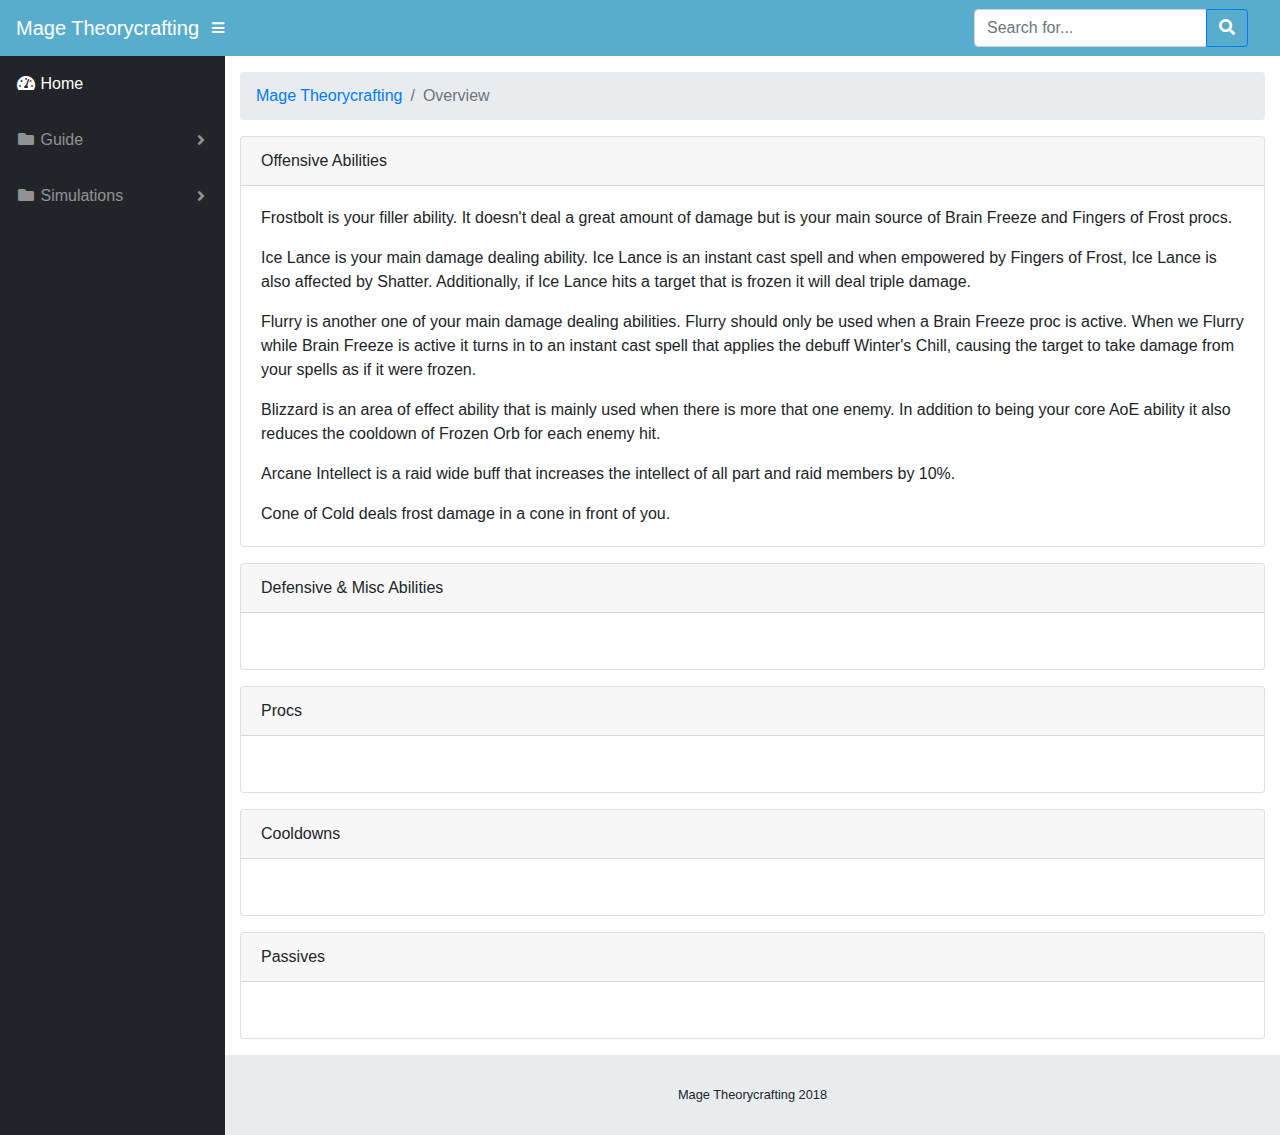
==== AbilityOverview.html @ e40a9c0a "Initial commit" ====
<!DOCTYPE html>
<html lang="en">

  <head>

    <meta charset="utf-8">
    <meta http-equiv="X-UA-Compatible" content="IE=edge">
    <meta name="viewport" content="width=device-width, initial-scale=1, shrink-to-fit=no">
    <meta name="description" content="">
    <meta name="author" content="">

    <title>Mage Theorycrafting</title>

    <!-- Bootstrap core CSS-->
    <link href="vendor/bootstrap/css/bootstrap.min.css" rel="stylesheet">

    <!-- Custom fonts for this template-->
    <link href="vendor/fontawesome-free/css/all.min.css" rel="stylesheet" type="text/css">

    <!-- Page level plugin CSS-->
    <link href="vendor/datatables/dataTables.bootstrap4.css" rel="stylesheet">

    <!-- Custom styles for this template-->
    <link href="css/sb-admin.css" rel="stylesheet">

  </head>

  <body id="page-top">

    <nav class="navbar navbar-expand navbar-dark bg-dark static-top">

      <a class="navbar-brand mr-1" href="index.html">Mage Theorycrafting</a>
<!-- Collapse Button for left Icons -->
      <button class="btn btn-link btn-sm text-white order-1 order-sm-0" id="sidebarToggle" href="#">
        <i class="fas fa-bars"></i>
      </button>

      <!-- Navbar Search -->
      <form class="d-none d-md-inline-block form-inline ml-auto mr-0 mr-md-3 my-2 my-md-0">
        <div class="input-group">
          <input type="text" class="form-control" placeholder="Search for..." aria-label="Search" aria-describedby="basic-addon2">
          <div class="input-group-append">
            <button class="btn btn-primary" type="button">
              <i class="fas fa-search"></i>
            </button>
          </div>
        </div>
      </form>
    </nav>

    <div id="wrapper">

      <!-- Sidebar -->
      <ul class="sidebar navbar-nav">
        <li class="nav-item active">
          <a class="nav-link" href="index.html">
            <i class="fas fa-fw fa-tachometer-alt"></i>
            <span>Home</span>
          </a>
        </li>
        <li class="nav-item dropdown">
          <a class="nav-link dropdown-toggle" href="#" id="pagesDropdown" role="button" data-toggle="dropdown" aria-haspopup="true" aria-expanded="false">
            <i class="fas fa-fw fa-folder"></i>
            <span>Guide</span>
          </a>
          <div class="dropdown-menu" aria-labelledby="pagesDropdown">
            <a class="dropdown-item" href="Overview.html">Overview</a>
            <a class="dropdown-item" href="AbilityOverview.html">Ability Overview</a>
            <a class="dropdown-item" href="BuildsAndTalents.html">Builds & Talents</a>
            <a class="dropdown-item" href="Rotation.html">Rotation</a>
            <a class="dropdown-item" href="CooldownUsage.html">Cooldown Usage</a>
            <a class="dropdown-item" href="Enchancements.html">Enchancements</a>
            <a class="dropdown-item" href="MacrosAndAddons.html">Macros & Addons</a>
            <a class="dropdown-item" href="Advanced.html">Advanced</a>
          </div>
        </li>
        <li class="nav-item dropdown">
          <a class="nav-link dropdown-toggle" href="#" id="pagesDropdown" role="button" data-toggle="dropdown" aria-haspopup="true" aria-expanded="false">
            <i class="fas fa-fw fa-folder"></i>
            <span>Simulations</span>
          </a>
          <div class="dropdown-menu" aria-labelledby="pagesDropdown">
            <a class="dropdown-item" href="">Single Target</a>
            <a class="dropdown-item" href="">Two Targets</a>
            <a class="dropdown-item" href="">Four Targets</a>
          </div>
        </li>
      </ul>

      <div id="content-wrapper">
        <div class="container-fluid">
          <!-- Breadcrumbs-->
          <ol class="breadcrumb">
            <li class="breadcrumb-item">
              <a href="#">Mage Theorycrafting</a>
            </li>
            <li class="breadcrumb-item active">Overview</li>
          </ol>
          <!-- Area Chart Example-->
          <div class="card mb-3">
            <div class="card-header">
              <i class="HomeHeader"></i>
              Offensive Abilities</div>
            <div class="card-body">
              <p>
                  Frostbolt is your filler ability. It doesn't deal a great amount of damage but is your main source of Brain Freeze and Fingers of Frost procs.
              </p>
              <p>
                  Ice Lance is your main damage dealing ability. Ice Lance is an instant cast spell and when empowered by Fingers of Frost, Ice Lance is also affected by Shatter. Additionally, if Ice Lance hits a target that is frozen it will deal triple damage.
              </p>
              <p>
                  Flurry is another one of your main damage dealing abilities. Flurry should only be used when a Brain Freeze proc is active. When we Flurry while Brain Freeze is active it turns in to an instant cast spell that applies the debuff Winter's Chill, causing the target to take damage from your spells as if it were frozen.
              </p>
              <p>
                  Blizzard is an area of effect ability that is mainly used when there is more that one enemy. In addition to being your core AoE ability it also reduces the cooldown of Frozen Orb for each enemy hit.
              </p>
              <p>
                  Arcane Intellect is a raid wide buff that increases the intellect of all part and raid members by 10%.
              </p>
              <p class="BottomText">
                  Cone of Cold deals frost damage in a cone in front of you.
              </p>
            </div>
          </div>

          <div class="card mb-3">
              <div class="card-header">
                <i class="HomeHeader"></i>
                Defensive & Misc Abilities</div>
              <div class="card-body">
                <p></p>
              </div>
            </div>

            <div class="card mb-3">
                <div class="card-header">
                  <i class="HomeHeader"></i>
                  Procs</div>
                <div class="card-body">
                  <p></p>
                </div>
              </div>

              <div class="card mb-3">
                  <div class="card-header">
                    <i class="HomeHeader"></i>
                    Cooldowns</div>
                  <div class="card-body">
                    <p></p>
                  </div>
                </div>

                <div class="card mb-3">
                    <div class="card-header">
                      <i class="HomeHeader"></i>
                      Passives</div>
                    <div class="card-body">
                      <p></p>
                    </div>
                  </div>

        </div>
        <!-- /.container-fluid -->

        <!-- Sticky Footer -->
        <footer class="sticky-footer">
          <div class="container my-auto">
            <div class="copyright text-center my-auto">
              <span>Mage Theorycrafting 2018</span>
            </div>
          </div>
        </footer>
      </div>
      <!-- /.content-wrapper -->

    </div>
    <!-- /#wrapper -->

    <!-- Scroll to Top Button-->
    <a class="scroll-to-top rounded" href="#page-top">
      <i class="fas fa-angle-up"></i>
    </a>

    <!-- Logout Modal-->
    <div class="modal fade" id="logoutModal" tabindex="-1" role="dialog" aria-labelledby="exampleModalLabel" aria-hidden="true">
      <div class="modal-dialog" role="document">
        <div class="modal-content">
          <div class="modal-header">
            <h5 class="modal-title" id="exampleModalLabel">Ready to Leave?</h5>
            <button class="close" type="button" data-dismiss="modal" aria-label="Close">
              <span aria-hidden="true">×</span>
            </button>
          </div>
          <div class="modal-body">Select "Logout" below if you are ready to end your current session.</div>
          <div class="modal-footer">
            <button class="btn btn-secondary" type="button" data-dismiss="modal">Cancel</button>
            <a class="btn btn-primary" href="login.html">Logout</a>
          </div>
        </div>
      </div>
    </div>

    <!-- Bootstrap core JavaScript-->
    <script src="vendor/jquery/jquery.min.js"></script>
    <script src="vendor/bootstrap/js/bootstrap.bundle.min.js"></script>

    <!-- Core plugin JavaScript-->
    <script src="vendor/jquery-easing/jquery.easing.min.js"></script>

    <!-- Page level plugin JavaScript-->
    <script src="vendor/chart.js/Chart.min.js"></script>
    <script src="vendor/datatables/jquery.dataTables.js"></script>
    <script src="vendor/datatables/dataTables.bootstrap4.js"></script>

    <!-- Custom scripts for all pages-->
    <script src="js/sb-admin.min.js"></script>

    <!-- Demo scripts for this page-->
    <script src="js/demo/datatables-demo.js"></script>
    <script src="js/demo/chart-area-demo.js"></script>

  </body>

</html>
---- vendor/fontawesome-free/css/all.min.css ----
/*!
 * Font Awesome Free 5.2.0 by @fontawesome - https://fontawesome.com
 * License - https://fontawesome.com/license (Icons: CC BY 4.0, Fonts: SIL OFL 1.1, Code: MIT License)
 */
.fa,.fab,.fal,.far,.fas{-moz-osx-font-smoothing:grayscale;-webkit-font-smoothing:antialiased;display:inline-block;font-style:normal;font-variant:normal;text-rendering:auto;line-height:1}.fa-lg{font-size:1.33333em;line-height:.75em;vertical-align:-.0667em}.fa-xs{font-size:.75em}.fa-sm{font-size:.875em}.fa-1x{font-size:1em}.fa-2x{font-size:2em}.fa-3x{font-size:3em}.fa-4x{font-size:4em}.fa-5x{font-size:5em}.fa-6x{font-size:6em}.fa-7x{font-size:7em}.fa-8x{font-size:8em}.fa-9x{font-size:9em}.fa-10x{font-size:10em}.fa-fw{text-align:center;width:1.25em}.fa-ul{list-style-type:none;margin-left:2.5em;padding-left:0}.fa-ul>li{position:relative}.fa-li{left:-2em;position:absolute;text-align:center;width:2em;line-height:inherit}.fa-border{border:.08em solid #eee;border-radius:.1em;padding:.2em .25em .15em}.fa-pull-left{float:left}.fa-pull-right{float:right}.fa.fa-pull-left,.fab.fa-pull-left,.fal.fa-pull-left,.far.fa-pull-left,.fas.fa-pull-left{margin-right:.3em}.fa.fa-pull-right,.fab.fa-pull-right,.fal.fa-pull-right,.far.fa-pull-right,.fas.fa-pull-right{margin-left:.3em}.fa-spin{animation:a 2s infinite linear}.fa-pulse{animation:a 1s infinite steps(8)}@keyframes a{0%{transform:rotate(0deg)}to{transform:rotate(1turn)}}.fa-rotate-90{-ms-filter:"progid:DXImageTransform.Microsoft.BasicImage(rotation=1)";transform:rotate(90deg)}.fa-rotate-180{-ms-filter:"progid:DXImageTransform.Microsoft.BasicImage(rotation=2)";transform:rotate(180deg)}.fa-rotate-270{-ms-filter:"progid:DXImageTransform.Microsoft.BasicImage(rotation=3)";transform:rotate(270deg)}.fa-flip-horizontal{-ms-filter:"progid:DXImageTransform.Microsoft.BasicImage(rotation=0, mirror=1)";transform:scaleX(-1)}.fa-flip-vertical{transform:scaleY(-1)}.fa-flip-horizontal.fa-flip-vertical,.fa-flip-vertical{-ms-filter:"progid:DXImageTransform.Microsoft.BasicImage(rotation=2, mirror=1)"}.fa-flip-horizontal.fa-flip-vertical{transform:scale(-1)}:root .fa-flip-horizontal,:root .fa-flip-vertical,:root .fa-rotate-90,:root .fa-rotate-180,:root .fa-rotate-270{-webkit-filter:none;filter:none}.fa-stack{display:inline-block;height:2em;line-height:2em;position:relative;vertical-align:middle;width:2em}.fa-stack-1x,.fa-stack-2x{left:0;position:absolute;text-align:center;width:100%}.fa-stack-1x{line-height:inherit}.fa-stack-2x{font-size:2em}.fa-inverse{color:#fff}.fa-500px:before{content:"\f26e"}.fa-accessible-icon:before{content:"\f368"}.fa-accusoft:before{content:"\f369"}.fa-address-book:before{content:"\f2b9"}.fa-address-card:before{content:"\f2bb"}.fa-adjust:before{content:"\f042"}.fa-adn:before{content:"\f170"}.fa-adversal:before{content:"\f36a"}.fa-affiliatetheme:before{content:"\f36b"}.fa-air-freshener:before{content:"\f5d0"}.fa-algolia:before{content:"\f36c"}.fa-align-center:before{content:"\f037"}.fa-align-justify:before{content:"\f039"}.fa-align-left:before{content:"\f036"}.fa-align-right:before{content:"\f038"}.fa-allergies:before{content:"\f461"}.fa-amazon:before{content:"\f270"}.fa-amazon-pay:before{content:"\f42c"}.fa-ambulance:before{content:"\f0f9"}.fa-american-sign-language-interpreting:before{content:"\f2a3"}.fa-amilia:before{content:"\f36d"}.fa-anchor:before{content:"\f13d"}.fa-android:before{content:"\f17b"}.fa-angellist:before{content:"\f209"}.fa-angle-double-down:before{content:"\f103"}.fa-angle-double-left:before{content:"\f100"}.fa-angle-double-right:before{content:"\f101"}.fa-angle-double-up:before{content:"\f102"}.fa-angle-down:before{content:"\f107"}.fa-angle-left:before{content:"\f104"}.fa-angle-right:before{content:"\f105"}.fa-angle-up:before{content:"\f106"}.fa-angry:before{content:"\f556"}.fa-angrycreative:before{content:"\f36e"}.fa-angular:before{content:"\f420"}.fa-app-store:before{content:"\f36f"}.fa-app-store-ios:before{content:"\f370"}.fa-apper:before{content:"\f371"}.fa-apple:before{content:"\f179"}.fa-apple-alt:before{content:"\f5d1"}.fa-apple-pay:before{content:"\f415"}.fa-archive:before{content:"\f187"}.fa-archway:before{content:"\f557"}.fa-arrow-alt-circle-down:before{content:"\f358"}.fa-arrow-alt-circle-left:before{content:"\f359"}.fa-arrow-alt-circle-right:before{content:"\f35a"}.fa-arrow-alt-circle-up:before{content:"\f35b"}.fa-arrow-circle-down:before{content:"\f0ab"}.fa-arrow-circle-left:before{content:"\f0a8"}.fa-arrow-circle-right:before{content:"\f0a9"}.fa-arrow-circle-up:before{content:"\f0aa"}.fa-arrow-down:before{content:"\f063"}.fa-arrow-left:before{content:"\f060"}.fa-arrow-right:before{content:"\f061"}.fa-arrow-up:before{content:"\f062"}.fa-arrows-alt:before{content:"\f0b2"}.fa-arrows-alt-h:before{content:"\f337"}.fa-arrows-alt-v:before{content:"\f338"}.fa-assistive-listening-systems:before{content:"\f2a2"}.fa-asterisk:before{content:"\f069"}.fa-asymmetrik:before{content:"\f372"}.fa-at:before{content:"\f1fa"}.fa-atlas:before{content:"\f558"}.fa-atom:before{content:"\f5d2"}.fa-audible:before{content:"\f373"}.fa-audio-description:before{content:"\f29e"}.fa-autoprefixer:before{content:"\f41c"}.fa-avianex:before{content:"\f374"}.fa-aviato:before{content:"\f421"}.fa-award:before{content:"\f559"}.fa-aws:before{content:"\f375"}.fa-backspace:before{content:"\f55a"}.fa-backward:before{content:"\f04a"}.fa-balance-scale:before{content:"\f24e"}.fa-ban:before{content:"\f05e"}.fa-band-aid:before{content:"\f462"}.fa-bandcamp:before{content:"\f2d5"}.fa-barcode:before{content:"\f02a"}.fa-bars:before{content:"\f0c9"}.fa-baseball-ball:before{content:"\f433"}.fa-basketball-ball:before{content:"\f434"}.fa-bath:before{content:"\f2cd"}.fa-battery-empty:before{content:"\f244"}.fa-battery-full:before{content:"\f240"}.fa-battery-half:before{content:"\f242"}.fa-battery-quarter:before{content:"\f243"}.fa-battery-three-quarters:before{content:"\f241"}.fa-bed:before{content:"\f236"}.fa-beer:before{content:"\f0fc"}.fa-behance:before{content:"\f1b4"}.fa-behance-square:before{content:"\f1b5"}.fa-bell:before{content:"\f0f3"}.fa-bell-slash:before{content:"\f1f6"}.fa-bezier-curve:before{content:"\f55b"}.fa-bicycle:before{content:"\f206"}.fa-bimobject:before{content:"\f378"}.fa-binoculars:before{content:"\f1e5"}.fa-birthday-cake:before{content:"\f1fd"}.fa-bitbucket:before{content:"\f171"}.fa-bitcoin:before{content:"\f379"}.fa-bity:before{content:"\f37a"}.fa-black-tie:before{content:"\f27e"}.fa-blackberry:before{content:"\f37b"}.fa-blender:before{content:"\f517"}.fa-blind:before{content:"\f29d"}.fa-blogger:before{content:"\f37c"}.fa-blogger-b:before{content:"\f37d"}.fa-bluetooth:before{content:"\f293"}.fa-bluetooth-b:before{content:"\f294"}.fa-bold:before{content:"\f032"}.fa-bolt:before{content:"\f0e7"}.fa-bomb:before{content:"\f1e2"}.fa-bone:before{content:"\f5d7"}.fa-bong:before{content:"\f55c"}.fa-book:before{content:"\f02d"}.fa-book-open:before{content:"\f518"}.fa-book-reader:before{content:"\f5da"}.fa-bookmark:before{content:"\f02e"}.fa-bowling-ball:before{content:"\f436"}.fa-box:before{content:"\f466"}.fa-box-open:before{content:"\f49e"}.fa-boxes:before{content:"\f468"}.fa-braille:before{content:"\f2a1"}.fa-brain:before{content:"\f5dc"}.fa-briefcase:before{content:"\f0b1"}.fa-briefcase-medical:before{content:"\f469"}.fa-broadcast-tower:before{content:"\f519"}.fa-broom:before{content:"\f51a"}.fa-brush:before{content:"\f55d"}.fa-btc:before{content:"\f15a"}.fa-bug:before{content:"\f188"}.fa-building:before{content:"\f1ad"}.fa-bullhorn:before{content:"\f0a1"}.fa-bullseye:before{content:"\f140"}.fa-burn:before{content:"\f46a"}.fa-buromobelexperte:before{content:"\f37f"}.fa-bus:before{content:"\f207"}.fa-bus-alt:before{content:"\f55e"}.fa-buysellads:before{content:"\f20d"}.fa-calculator:before{content:"\f1ec"}.fa-calendar:before{content:"\f133"}.fa-calendar-alt:before{content:"\f073"}.fa-calendar-check:before{content:"\f274"}.fa-calendar-minus:before{content:"\f272"}.fa-calendar-plus:before{content:"\f271"}.fa-calendar-times:before{content:"\f273"}.fa-camera:before{content:"\f030"}.fa-camera-retro:before{content:"\f083"}.fa-cannabis:before{content:"\f55f"}.fa-capsules:before{content:"\f46b"}.fa-car:before{content:"\f1b9"}.fa-car-alt:before{content:"\f5de"}.fa-car-battery:before{content:"\f5df"}.fa-car-crash:before{content:"\f5e1"}.fa-car-side:before{content:"\f5e4"}.fa-caret-down:before{content:"\f0d7"}.fa-caret-left:before{content:"\f0d9"}.fa-caret-right:before{content:"\f0da"}.fa-caret-square-down:before{content:"\f150"}.fa-caret-square-left:before{content:"\f191"}.fa-caret-square-right:before{content:"\f152"}.fa-caret-square-up:before{content:"\f151"}.fa-caret-up:before{content:"\f0d8"}.fa-cart-arrow-down:before{content:"\f218"}.fa-cart-plus:before{content:"\f217"}.fa-cc-amazon-pay:before{content:"\f42d"}.fa-cc-amex:before{content:"\f1f3"}.fa-cc-apple-pay:before{content:"\f416"}.fa-cc-diners-club:before{content:"\f24c"}.fa-cc-discover:before{content:"\f1f2"}.fa-cc-jcb:before{content:"\f24b"}.fa-cc-mastercard:before{content:"\f1f1"}.fa-cc-paypal:before{content:"\f1f4"}.fa-cc-stripe:before{content:"\f1f5"}.fa-cc-visa:before{content:"\f1f0"}.fa-centercode:before{content:"\f380"}.fa-certificate:before{content:"\f0a3"}.fa-chalkboard:before{content:"\f51b"}.fa-chalkboard-teacher:before{content:"\f51c"}.fa-charging-station:before{content:"\f5e7"}.fa-chart-area:before{content:"\f1fe"}.fa-chart-bar:before{content:"\f080"}.fa-chart-line:before{content:"\f201"}.fa-chart-pie:before{content:"\f200"}.fa-check:before{content:"\f00c"}.fa-check-circle:before{content:"\f058"}.fa-check-double:before{content:"\f560"}.fa-check-square:before{content:"\f14a"}.fa-chess:before{content:"\f439"}.fa-chess-bishop:before{content:"\f43a"}.fa-chess-board:before{content:"\f43c"}.fa-chess-king:before{content:"\f43f"}.fa-chess-knight:before{content:"\f441"}.fa-chess-pawn:before{content:"\f443"}.fa-chess-queen:before{content:"\f445"}.fa-chess-rook:before{content:"\f447"}.fa-chevron-circle-down:before{content:"\f13a"}.fa-chevron-circle-left:before{content:"\f137"}.fa-chevron-circle-right:before{content:"\f138"}.fa-chevron-circle-up:before{content:"\f139"}.fa-chevron-down:before{content:"\f078"}.fa-chevron-left:before{content:"\f053"}.fa-chevron-right:before{content:"\f054"}.fa-chevron-up:before{content:"\f077"}.fa-child:before{content:"\f1ae"}.fa-chrome:before{content:"\f268"}.fa-church:before{content:"\f51d"}.fa-circle:before{content:"\f111"}.fa-circle-notch:before{content:"\f1ce"}.fa-clipboard:before{content:"\f328"}.fa-clipboard-check:before{content:"\f46c"}.fa-clipboard-list:before{content:"\f46d"}.fa-clock:before{content:"\f017"}.fa-clone:before{content:"\f24d"}.fa-closed-captioning:before{content:"\f20a"}.fa-cloud:before{content:"\f0c2"}.fa-cloud-download-alt:before{content:"\f381"}.fa-cloud-upload-alt:before{content:"\f382"}.fa-cloudscale:before{content:"\f383"}.fa-cloudsmith:before{content:"\f384"}.fa-cloudversify:before{content:"\f385"}.fa-cocktail:before{content:"\f561"}.fa-code:before{content:"\f121"}.fa-code-branch:before{content:"\f126"}.fa-codepen:before{content:"\f1cb"}.fa-codiepie:before{content:"\f284"}.fa-coffee:before{content:"\f0f4"}.fa-cog:before{content:"\f013"}.fa-cogs:before{content:"\f085"}.fa-coins:before{content:"\f51e"}.fa-columns:before{content:"\f0db"}.fa-comment:before{content:"\f075"}.fa-comment-alt:before{content:"\f27a"}.fa-comment-dots:before{content:"\f4ad"}.fa-comment-slash:before{content:"\f4b3"}.fa-comments:before{content:"\f086"}.fa-compact-disc:before{content:"\f51f"}.fa-compass:before{content:"\f14e"}.fa-compress:before{content:"\f066"}.fa-concierge-bell:before{content:"\f562"}.fa-connectdevelop:before{content:"\f20e"}.fa-contao:before{content:"\f26d"}.fa-cookie:before{content:"\f563"}.fa-cookie-bite:before{content:"\f564"}.fa-copy:before{content:"\f0c5"}.fa-copyright:before{content:"\f1f9"}.fa-couch:before{content:"\f4b8"}.fa-cpanel:before{content:"\f388"}.fa-creative-commons:before{content:"\f25e"}.fa-creative-commons-by:before{content:"\f4e7"}.fa-creative-commons-nc:before{content:"\f4e8"}.fa-creative-commons-nc-eu:before{content:"\f4e9"}.fa-creative-commons-nc-jp:before{content:"\f4ea"}.fa-creative-commons-nd:before{content:"\f4eb"}.fa-creative-commons-pd:before{content:"\f4ec"}.fa-creative-commons-pd-alt:before{content:"\f4ed"}.fa-creative-commons-remix:before{content:"\f4ee"}.fa-creative-commons-sa:before{content:"\f4ef"}.fa-creative-commons-sampling:before{content:"\f4f0"}.fa-creative-commons-sampling-plus:before{content:"\f4f1"}.fa-creative-commons-share:before{content:"\f4f2"}.fa-credit-card:before{content:"\f09d"}.fa-crop:before{content:"\f125"}.fa-crop-alt:before{content:"\f565"}.fa-crosshairs:before{content:"\f05b"}.fa-crow:before{content:"\f520"}.fa-crown:before{content:"\f521"}.fa-css3:before{content:"\f13c"}.fa-css3-alt:before{content:"\f38b"}.fa-cube:before{content:"\f1b2"}.fa-cubes:before{content:"\f1b3"}.fa-cut:before{content:"\f0c4"}.fa-cuttlefish:before{content:"\f38c"}.fa-d-and-d:before{content:"\f38d"}.fa-dashcube:before{content:"\f210"}.fa-database:before{content:"\f1c0"}.fa-deaf:before{content:"\f2a4"}.fa-delicious:before{content:"\f1a5"}.fa-deploydog:before{content:"\f38e"}.fa-deskpro:before{content:"\f38f"}.fa-desktop:before{content:"\f108"}.fa-deviantart:before{content:"\f1bd"}.fa-diagnoses:before{content:"\f470"}.fa-dice:before{content:"\f522"}.fa-dice-five:before{content:"\f523"}.fa-dice-four:before{content:"\f524"}.fa-dice-one:before{content:"\f525"}.fa-dice-six:before{content:"\f526"}.fa-dice-three:before{content:"\f527"}.fa-dice-two:before{content:"\f528"}.fa-digg:before{content:"\f1a6"}.fa-digital-ocean:before{content:"\f391"}.fa-digital-tachograph:before{content:"\f566"}.fa-directions:before{content:"\f5eb"}.fa-discord:before{content:"\f392"}.fa-discourse:before{content:"\f393"}.fa-divide:before{content:"\f529"}.fa-dizzy:before{content:"\f567"}.fa-dna:before{content:"\f471"}.fa-dochub:before{content:"\f394"}.fa-docker:before{content:"\f395"}.fa-dollar-sign:before{content:"\f155"}.fa-dolly:before{content:"\f472"}.fa-dolly-flatbed:before{content:"\f474"}.fa-donate:before{content:"\f4b9"}.fa-door-closed:before{content:"\f52a"}.fa-door-open:before{content:"\f52b"}.fa-dot-circle:before{content:"\f192"}.fa-dove:before{content:"\f4ba"}.fa-download:before{content:"\f019"}.fa-draft2digital:before{content:"\f396"}.fa-drafting-compass:before{content:"\f568"}.fa-draw-polygon:before{content:"\f5ee"}.fa-dribbble:before{content:"\f17d"}.fa-dribbble-square:before{content:"\f397"}.fa-dropbox:before{content:"\f16b"}.fa-drum:before{content:"\f569"}.fa-drum-steelpan:before{content:"\f56a"}.fa-drupal:before{content:"\f1a9"}.fa-dumbbell:before{content:"\f44b"}.fa-dyalog:before{content:"\f399"}.fa-earlybirds:before{content:"\f39a"}.fa-ebay:before{content:"\f4f4"}.fa-edge:before{content:"\f282"}.fa-edit:before{content:"\f044"}.fa-eject:before{content:"\f052"}.fa-elementor:before{content:"\f430"}.fa-ellipsis-h:before{content:"\f141"}.fa-ellipsis-v:before{content:"\f142"}.fa-ello:before{content:"\f5f1"}.fa-ember:before{content:"\f423"}.fa-empire:before{content:"\f1d1"}.fa-envelope:before{content:"\f0e0"}.fa-envelope-open:before{content:"\f2b6"}.fa-envelope-square:before{content:"\f199"}.fa-envira:before{content:"\f299"}.fa-equals:before{content:"\f52c"}.fa-eraser:before{content:"\f12d"}.fa-erlang:before{content:"\f39d"}.fa-ethereum:before{content:"\f42e"}.fa-etsy:before{content:"\f2d7"}.fa-euro-sign:before{content:"\f153"}.fa-exchange-alt:before{content:"\f362"}.fa-exclamation:before{content:"\f12a"}.fa-exclamation-circle:before{content:"\f06a"}.fa-exclamation-triangle:before{content:"\f071"}.fa-expand:before{content:"\f065"}.fa-expand-arrows-alt:before{content:"\f31e"}.fa-expeditedssl:before{content:"\f23e"}.fa-external-link-alt:before{content:"\f35d"}.fa-external-link-square-alt:before{content:"\f360"}.fa-eye:before{content:"\f06e"}.fa-eye-dropper:before{content:"\f1fb"}.fa-eye-slash:before{content:"\f070"}.fa-facebook:before{content:"\f09a"}.fa-facebook-f:before{content:"\f39e"}.fa-facebook-messenger:before{content:"\f39f"}.fa-facebook-square:before{content:"\f082"}.fa-fast-backward:before{content:"\f049"}.fa-fast-forward:before{content:"\f050"}.fa-fax:before{content:"\f1ac"}.fa-feather:before{content:"\f52d"}.fa-feather-alt:before{content:"\f56b"}.fa-female:before{content:"\f182"}.fa-fighter-jet:before{content:"\f0fb"}.fa-file:before{content:"\f15b"}.fa-file-alt:before{content:"\f15c"}.fa-file-archive:before{content:"\f1c6"}.fa-file-audio:before{content:"\f1c7"}.fa-file-code:before{content:"\f1c9"}.fa-file-contract:before{content:"\f56c"}.fa-file-download:before{content:"\f56d"}.fa-file-excel:before{content:"\f1c3"}.fa-file-export:before{content:"\f56e"}.fa-file-image:before{content:"\f1c5"}.fa-file-import:before{content:"\f56f"}.fa-file-invoice:before{content:"\f570"}.fa-file-invoice-dollar:before{content:"\f571"}.fa-file-medical:before{content:"\f477"}.fa-file-medical-alt:before{content:"\f478"}.fa-file-pdf:before{content:"\f1c1"}.fa-file-powerpoint:before{content:"\f1c4"}.fa-file-prescription:before{content:"\f572"}.fa-file-signature:before{content:"\f573"}.fa-file-upload:before{content:"\f574"}.fa-file-video:before{content:"\f1c8"}.fa-file-word:before{content:"\f1c2"}.fa-fill:before{content:"\f575"}.fa-fill-drip:before{content:"\f576"}.fa-film:before{content:"\f008"}.fa-filter:before{content:"\f0b0"}.fa-fingerprint:before{content:"\f577"}.fa-fire:before{content:"\f06d"}.fa-fire-extinguisher:before{content:"\f134"}.fa-firefox:before{content:"\f269"}.fa-first-aid:before{content:"\f479"}.fa-first-order:before{content:"\f2b0"}.fa-first-order-alt:before{content:"\f50a"}.fa-firstdraft:before{content:"\f3a1"}.fa-fish:before{content:"\f578"}.fa-flag:before{content:"\f024"}.fa-flag-checkered:before{content:"\f11e"}.fa-flask:before{content:"\f0c3"}.fa-flickr:before{content:"\f16e"}.fa-flipboard:before{content:"\f44d"}.fa-flushed:before{content:"\f579"}.fa-fly:before{content:"\f417"}.fa-folder:before{content:"\f07b"}.fa-folder-open:before{content:"\f07c"}.fa-font:before{content:"\f031"}.fa-font-awesome:before{content:"\f2b4"}.fa-font-awesome-alt:before{content:"\f35c"}.fa-font-awesome-flag:before{content:"\f425"}.fa-font-awesome-logo-full:before{content:"\f4e6"}.fa-fonticons:before{content:"\f280"}.fa-fonticons-fi:before{content:"\f3a2"}.fa-football-ball:before{content:"\f44e"}.fa-fort-awesome:before{content:"\f286"}.fa-fort-awesome-alt:before{content:"\f3a3"}.fa-forumbee:before{content:"\f211"}.fa-forward:before{content:"\f04e"}.fa-foursquare:before{content:"\f180"}.fa-free-code-camp:before{content:"\f2c5"}.fa-freebsd:before{content:"\f3a4"}.fa-frog:before{content:"\f52e"}.fa-frown:before{content:"\f119"}.fa-frown-open:before{content:"\f57a"}.fa-fulcrum:before{content:"\f50b"}.fa-futbol:before{content:"\f1e3"}.fa-galactic-republic:before{content:"\f50c"}.fa-galactic-senate:before{content:"\f50d"}.fa-gamepad:before{content:"\f11b"}.fa-gas-pump:before{content:"\f52f"}.fa-gavel:before{content:"\f0e3"}.fa-gem:before{content:"\f3a5"}.fa-genderless:before{content:"\f22d"}.fa-get-pocket:before{content:"\f265"}.fa-gg:before{content:"\f260"}.fa-gg-circle:before{content:"\f261"}.fa-gift:before{content:"\f06b"}.fa-git:before{content:"\f1d3"}.fa-git-square:before{content:"\f1d2"}.fa-github:before{content:"\f09b"}.fa-github-alt:before{content:"\f113"}.fa-github-square:before{content:"\f092"}.fa-gitkraken:before{content:"\f3a6"}.fa-gitlab:before{content:"\f296"}.fa-gitter:before{content:"\f426"}.fa-glass-martini:before{content:"\f000"}.fa-glass-martini-alt:before{content:"\f57b"}.fa-glasses:before{content:"\f530"}.fa-glide:before{content:"\f2a5"}.fa-glide-g:before{content:"\f2a6"}.fa-globe:before{content:"\f0ac"}.fa-globe-africa:before{content:"\f57c"}.fa-globe-americas:before{content:"\f57d"}.fa-globe-asia:before{content:"\f57e"}.fa-gofore:before{content:"\f3a7"}.fa-golf-ball:before{content:"\f450"}.fa-goodreads:before{content:"\f3a8"}.fa-goodreads-g:before{content:"\f3a9"}.fa-google:before{content:"\f1a0"}.fa-google-drive:before{content:"\f3aa"}.fa-google-play:before{content:"\f3ab"}.fa-google-plus:before{content:"\f2b3"}.fa-google-plus-g:before{content:"\f0d5"}.fa-google-plus-square:before{content:"\f0d4"}.fa-google-wallet:before{content:"\f1ee"}.fa-graduation-cap:before{content:"\f19d"}.fa-gratipay:before{content:"\f184"}.fa-grav:before{content:"\f2d6"}.fa-greater-than:before{content:"\f531"}.fa-greater-than-equal:before{content:"\f532"}.fa-grimace:before{content:"\f57f"}.fa-grin:before{content:"\f580"}.fa-grin-alt:before{content:"\f581"}.fa-grin-beam:before{content:"\f582"}.fa-grin-beam-sweat:before{content:"\f583"}.fa-grin-hearts:before{content:"\f584"}.fa-grin-squint:before{content:"\f585"}.fa-grin-squint-tears:before{content:"\f586"}.fa-grin-stars:before{content:"\f587"}.fa-grin-tears:before{content:"\f588"}.fa-grin-tongue:before{content:"\f589"}.fa-grin-tongue-squint:before{content:"\f58a"}.fa-grin-tongue-wink:before{content:"\f58b"}.fa-grin-wink:before{content:"\f58c"}.fa-grip-horizontal:before{content:"\f58d"}.fa-grip-vertical:before{content:"\f58e"}.fa-gripfire:before{content:"\f3ac"}.fa-grunt:before{content:"\f3ad"}.fa-gulp:before{content:"\f3ae"}.fa-h-square:before{content:"\f0fd"}.fa-hacker-news:before{content:"\f1d4"}.fa-hacker-news-square:before{content:"\f3af"}.fa-hackerrank:before{content:"\f5f7"}.fa-hand-holding:before{content:"\f4bd"}.fa-hand-holding-heart:before{content:"\f4be"}.fa-hand-holding-usd:before{content:"\f4c0"}.fa-hand-lizard:before{content:"\f258"}.fa-hand-paper:before{content:"\f256"}.fa-hand-peace:before{content:"\f25b"}.fa-hand-point-down:before{content:"\f0a7"}.fa-hand-point-left:before{content:"\f0a5"}.fa-hand-point-right:before{content:"\f0a4"}.fa-hand-point-up:before{content:"\f0a6"}.fa-hand-pointer:before{content:"\f25a"}.fa-hand-rock:before{content:"\f255"}.fa-hand-scissors:before{content:"\f257"}.fa-hand-spock:before{content:"\f259"}.fa-hands:before{content:"\f4c2"}.fa-hands-helping:before{content:"\f4c4"}.fa-handshake:before{content:"\f2b5"}.fa-hashtag:before{content:"\f292"}.fa-hdd:before{content:"\f0a0"}.fa-heading:before{content:"\f1dc"}.fa-headphones:before{content:"\f025"}.fa-headphones-alt:before{content:"\f58f"}.fa-headset:before{content:"\f590"}.fa-heart:before{content:"\f004"}.fa-heartbeat:before{content:"\f21e"}.fa-helicopter:before{content:"\f533"}.fa-highlighter:before{content:"\f591"}.fa-hips:before{content:"\f452"}.fa-hire-a-helper:before{content:"\f3b0"}.fa-history:before{content:"\f1da"}.fa-hockey-puck:before{content:"\f453"}.fa-home:before{content:"\f015"}.fa-hooli:before{content:"\f427"}.fa-hornbill:before{content:"\f592"}.fa-hospital:before{content:"\f0f8"}.fa-hospital-alt:before{content:"\f47d"}.fa-hospital-symbol:before{content:"\f47e"}.fa-hot-tub:before{content:"\f593"}.fa-hotel:before{content:"\f594"}.fa-hotjar:before{content:"\f3b1"}.fa-hourglass:before{content:"\f254"}.fa-hourglass-end:before{content:"\f253"}.fa-hourglass-half:before{content:"\f252"}.fa-hourglass-start:before{content:"\f251"}.fa-houzz:before{content:"\f27c"}.fa-html5:before{content:"\f13b"}.fa-hubspot:before{content:"\f3b2"}.fa-i-cursor:before{content:"\f246"}.fa-id-badge:before{content:"\f2c1"}.fa-id-card:before{content:"\f2c2"}.fa-id-card-alt:before{content:"\f47f"}.fa-image:before{content:"\f03e"}.fa-images:before{content:"\f302"}.fa-imdb:before{content:"\f2d8"}.fa-inbox:before{content:"\f01c"}.fa-indent:before{content:"\f03c"}.fa-industry:before{content:"\f275"}.fa-infinity:before{content:"\f534"}.fa-info:before{content:"\f129"}.fa-info-circle:before{content:"\f05a"}.fa-instagram:before{content:"\f16d"}.fa-internet-explorer:before{content:"\f26b"}.fa-ioxhost:before{content:"\f208"}.fa-italic:before{content:"\f033"}.fa-itunes:before{content:"\f3b4"}.fa-itunes-note:before{content:"\f3b5"}.fa-java:before{content:"\f4e4"}.fa-jedi-order:before{content:"\f50e"}.fa-jenkins:before{content:"\f3b6"}.fa-joget:before{content:"\f3b7"}.fa-joint:before{content:"\f595"}.fa-joomla:before{content:"\f1aa"}.fa-js:before{content:"\f3b8"}.fa-js-square:before{content:"\f3b9"}.fa-jsfiddle:before{content:"\f1cc"}.fa-kaggle:before{content:"\f5fa"}.fa-key:before{content:"\f084"}.fa-keybase:before{content:"\f4f5"}.fa-keyboard:before{content:"\f11c"}.fa-keycdn:before{content:"\f3ba"}.fa-kickstarter:before{content:"\f3bb"}.fa-kickstarter-k:before{content:"\f3bc"}.fa-kiss:before{content:"\f596"}.fa-kiss-beam:before{content:"\f597"}.fa-kiss-wink-heart:before{content:"\f598"}.fa-kiwi-bird:before{content:"\f535"}.fa-korvue:before{content:"\f42f"}.fa-language:before{content:"\f1ab"}.fa-laptop:before{content:"\f109"}.fa-laptop-code:before{content:"\f5fc"}.fa-laravel:before{content:"\f3bd"}.fa-lastfm:before{content:"\f202"}.fa-lastfm-square:before{content:"\f203"}.fa-laugh:before{content:"\f599"}.fa-laugh-beam:before{content:"\f59a"}.fa-laugh-squint:before{content:"\f59b"}.fa-laugh-wink:before{content:"\f59c"}.fa-layer-group:before{content:"\f5fd"}.fa-leaf:before{content:"\f06c"}.fa-leanpub:before{content:"\f212"}.fa-lemon:before{content:"\f094"}.fa-less:before{content:"\f41d"}.fa-less-than:before{content:"\f536"}.fa-less-than-equal:before{content:"\f537"}.fa-level-down-alt:before{content:"\f3be"}.fa-level-up-alt:before{content:"\f3bf"}.fa-life-ring:before{content:"\f1cd"}.fa-lightbulb:before{content:"\f0eb"}.fa-line:before{content:"\f3c0"}.fa-link:before{content:"\f0c1"}.fa-linkedin:before{content:"\f08c"}.fa-linkedin-in:before{content:"\f0e1"}.fa-linode:before{content:"\f2b8"}.fa-linux:before{content:"\f17c"}.fa-lira-sign:before{content:"\f195"}.fa-list:before{content:"\f03a"}.fa-list-alt:before{content:"\f022"}.fa-list-ol:before{content:"\f0cb"}.fa-list-ul:before{content:"\f0ca"}.fa-location-arrow:before{content:"\f124"}.fa-lock:before{content:"\f023"}.fa-lock-open:before{content:"\f3c1"}.fa-long-arrow-alt-down:before{content:"\f309"}.fa-long-arrow-alt-left:before{content:"\f30a"}.fa-long-arrow-alt-right:before{content:"\f30b"}.fa-long-arrow-alt-up:before{content:"\f30c"}.fa-low-vision:before{content:"\f2a8"}.fa-luggage-cart:before{content:"\f59d"}.fa-lyft:before{content:"\f3c3"}.fa-magento:before{content:"\f3c4"}.fa-magic:before{content:"\f0d0"}.fa-magnet:before{content:"\f076"}.fa-mailchimp:before{content:"\f59e"}.fa-male:before{content:"\f183"}.fa-mandalorian:before{content:"\f50f"}.fa-map:before{content:"\f279"}.fa-map-marked:before{content:"\f59f"}.fa-map-marked-alt:before{content:"\f5a0"}.fa-map-marker:before{content:"\f041"}.fa-map-marker-alt:before{content:"\f3c5"}.fa-map-pin:before{content:"\f276"}.fa-map-signs:before{content:"\f277"}.fa-markdown:before{content:"\f60f"}.fa-marker:before{content:"\f5a1"}.fa-mars:before{content:"\f222"}.fa-mars-double:before{content:"\f227"}.fa-mars-stroke:before{content:"\f229"}.fa-mars-stroke-h:before{content:"\f22b"}.fa-mars-stroke-v:before{content:"\f22a"}.fa-mastodon:before{content:"\f4f6"}.fa-maxcdn:before{content:"\f136"}.fa-medal:before{content:"\f5a2"}.fa-medapps:before{content:"\f3c6"}.fa-medium:before{content:"\f23a"}.fa-medium-m:before{content:"\f3c7"}.fa-medkit:before{content:"\f0fa"}.fa-medrt:before{content:"\f3c8"}.fa-meetup:before{content:"\f2e0"}.fa-megaport:before{content:"\f5a3"}.fa-meh:before{content:"\f11a"}.fa-meh-blank:before{content:"\f5a4"}.fa-meh-rolling-eyes:before{content:"\f5a5"}.fa-memory:before{content:"\f538"}.fa-mercury:before{content:"\f223"}.fa-microchip:before{content:"\f2db"}.fa-microphone:before{content:"\f130"}.fa-microphone-alt:before{content:"\f3c9"}.fa-microphone-alt-slash:before{content:"\f539"}.fa-microphone-slash:before{content:"\f131"}.fa-microscope:before{content:"\f610"}.fa-microsoft:before{content:"\f3ca"}.fa-minus:before{content:"\f068"}.fa-minus-circle:before{content:"\f056"}.fa-minus-square:before{content:"\f146"}.fa-mix:before{content:"\f3cb"}.fa-mixcloud:before{content:"\f289"}.fa-mizuni:before{content:"\f3cc"}.fa-mobile:before{content:"\f10b"}.fa-mobile-alt:before{content:"\f3cd"}.fa-modx:before{content:"\f285"}.fa-monero:before{content:"\f3d0"}.fa-money-bill:before{content:"\f0d6"}.fa-money-bill-alt:before{content:"\f3d1"}.fa-money-bill-wave:before{content:"\f53a"}.fa-money-bill-wave-alt:before{content:"\f53b"}.fa-money-check:before{content:"\f53c"}.fa-money-check-alt:before{content:"\f53d"}.fa-monument:before{content:"\f5a6"}.fa-moon:before{content:"\f186"}.fa-mortar-pestle:before{content:"\f5a7"}.fa-motorcycle:before{content:"\f21c"}.fa-mouse-pointer:before{content:"\f245"}.fa-music:before{content:"\f001"}.fa-napster:before{content:"\f3d2"}.fa-neos:before{content:"\f612"}.fa-neuter:before{content:"\f22c"}.fa-newspaper:before{content:"\f1ea"}.fa-nimblr:before{content:"\f5a8"}.fa-nintendo-switch:before{content:"\f418"}.fa-node:before{content:"\f419"}.fa-node-js:before{content:"\f3d3"}.fa-not-equal:before{content:"\f53e"}.fa-notes-medical:before{content:"\f481"}.fa-npm:before{content:"\f3d4"}.fa-ns8:before{content:"\f3d5"}.fa-nutritionix:before{content:"\f3d6"}.fa-object-group:before{content:"\f247"}.fa-object-ungroup:before{content:"\f248"}.fa-odnoklassniki:before{content:"\f263"}.fa-odnoklassniki-square:before{content:"\f264"}.fa-oil-can:before{content:"\f613"}.fa-old-republic:before{content:"\f510"}.fa-opencart:before{content:"\f23d"}.fa-openid:before{content:"\f19b"}.fa-opera:before{content:"\f26a"}.fa-optin-monster:before{content:"\f23c"}.fa-osi:before{content:"\f41a"}.fa-outdent:before{content:"\f03b"}.fa-page4:before{content:"\f3d7"}.fa-pagelines:before{content:"\f18c"}.fa-paint-brush:before{content:"\f1fc"}.fa-paint-roller:before{content:"\f5aa"}.fa-palette:before{content:"\f53f"}.fa-palfed:before{content:"\f3d8"}.fa-pallet:before{content:"\f482"}.fa-paper-plane:before{content:"\f1d8"}.fa-paperclip:before{content:"\f0c6"}.fa-parachute-box:before{content:"\f4cd"}.fa-paragraph:before{content:"\f1dd"}.fa-parking:before{content:"\f540"}.fa-passport:before{content:"\f5ab"}.fa-paste:before{content:"\f0ea"}.fa-patreon:before{content:"\f3d9"}.fa-pause:before{content:"\f04c"}.fa-pause-circle:before{content:"\f28b"}.fa-paw:before{content:"\f1b0"}.fa-paypal:before{content:"\f1ed"}.fa-pen:before{content:"\f304"}.fa-pen-alt:before{content:"\f305"}.fa-pen-fancy:before{content:"\f5ac"}.fa-pen-nib:before{content:"\f5ad"}.fa-pen-square:before{content:"\f14b"}.fa-pencil-alt:before{content:"\f303"}.fa-pencil-ruler:before{content:"\f5ae"}.fa-people-carry:before{content:"\f4ce"}.fa-percent:before{content:"\f295"}.fa-percentage:before{content:"\f541"}.fa-periscope:before{content:"\f3da"}.fa-phabricator:before{content:"\f3db"}.fa-phoenix-framework:before{content:"\f3dc"}.fa-phoenix-squadron:before{content:"\f511"}.fa-phone:before{content:"\f095"}.fa-phone-slash:before{content:"\f3dd"}.fa-phone-square:before{content:"\f098"}.fa-phone-volume:before{content:"\f2a0"}.fa-php:before{content:"\f457"}.fa-pied-piper:before{content:"\f2ae"}.fa-pied-piper-alt:before{content:"\f1a8"}.fa-pied-piper-hat:before{content:"\f4e5"}.fa-pied-piper-pp:before{content:"\f1a7"}.fa-piggy-bank:before{content:"\f4d3"}.fa-pills:before{content:"\f484"}.fa-pinterest:before{content:"\f0d2"}.fa-pinterest-p:before{content:"\f231"}.fa-pinterest-square:before{content:"\f0d3"}.fa-plane:before{content:"\f072"}.fa-plane-arrival:before{content:"\f5af"}.fa-plane-departure:before{content:"\f5b0"}.fa-play:before{content:"\f04b"}.fa-play-circle:before{content:"\f144"}.fa-playstation:before{content:"\f3df"}.fa-plug:before{content:"\f1e6"}.fa-plus:before{content:"\f067"}.fa-plus-circle:before{content:"\f055"}.fa-plus-square:before{content:"\f0fe"}.fa-podcast:before{content:"\f2ce"}.fa-poo:before{content:"\f2fe"}.fa-poop:before{content:"\f619"}.fa-portrait:before{content:"\f3e0"}.fa-pound-sign:before{content:"\f154"}.fa-power-off:before{content:"\f011"}.fa-prescription:before{content:"\f5b1"}.fa-prescription-bottle:before{content:"\f485"}.fa-prescription-bottle-alt:before{content:"\f486"}.fa-print:before{content:"\f02f"}.fa-procedures:before{content:"\f487"}.fa-product-hunt:before{content:"\f288"}.fa-project-diagram:before{content:"\f542"}.fa-pushed:before{content:"\f3e1"}.fa-puzzle-piece:before{content:"\f12e"}.fa-python:before{content:"\f3e2"}.fa-qq:before{content:"\f1d6"}.fa-qrcode:before{content:"\f029"}.fa-question:before{content:"\f128"}.fa-question-circle:before{content:"\f059"}.fa-quidditch:before{content:"\f458"}.fa-quinscape:before{content:"\f459"}.fa-quora:before{content:"\f2c4"}.fa-quote-left:before{content:"\f10d"}.fa-quote-right:before{content:"\f10e"}.fa-r-project:before{content:"\f4f7"}.fa-random:before{content:"\f074"}.fa-ravelry:before{content:"\f2d9"}.fa-react:before{content:"\f41b"}.fa-readme:before{content:"\f4d5"}.fa-rebel:before{content:"\f1d0"}.fa-receipt:before{content:"\f543"}.fa-recycle:before{content:"\f1b8"}.fa-red-river:before{content:"\f3e3"}.fa-reddit:before{content:"\f1a1"}.fa-reddit-alien:before{content:"\f281"}.fa-reddit-square:before{content:"\f1a2"}.fa-redo:before{content:"\f01e"}.fa-redo-alt:before{content:"\f2f9"}.fa-registered:before{content:"\f25d"}.fa-rendact:before{content:"\f3e4"}.fa-renren:before{content:"\f18b"}.fa-reply:before{content:"\f3e5"}.fa-reply-all:before{content:"\f122"}.fa-replyd:before{content:"\f3e6"}.fa-researchgate:before{content:"\f4f8"}.fa-resolving:before{content:"\f3e7"}.fa-retweet:before{content:"\f079"}.fa-rev:before{content:"\f5b2"}.fa-ribbon:before{content:"\f4d6"}.fa-road:before{content:"\f018"}.fa-robot:before{content:"\f544"}.fa-rocket:before{content:"\f135"}.fa-rocketchat:before{content:"\f3e8"}.fa-rockrms:before{content:"\f3e9"}.fa-route:before{content:"\f4d7"}.fa-rss:before{content:"\f09e"}.fa-rss-square:before{content:"\f143"}.fa-ruble-sign:before{content:"\f158"}.fa-ruler:before{content:"\f545"}.fa-ruler-combined:before{content:"\f546"}.fa-ruler-horizontal:before{content:"\f547"}.fa-ruler-vertical:before{content:"\f548"}.fa-rupee-sign:before{content:"\f156"}.fa-sad-cry:before{content:"\f5b3"}.fa-sad-tear:before{content:"\f5b4"}.fa-safari:before{content:"\f267"}.fa-sass:before{content:"\f41e"}.fa-save:before{content:"\f0c7"}.fa-schlix:before{content:"\f3ea"}.fa-school:before{content:"\f549"}.fa-screwdriver:before{content:"\f54a"}.fa-scribd:before{content:"\f28a"}.fa-search:before{content:"\f002"}.fa-search-minus:before{content:"\f010"}.fa-search-plus:before{content:"\f00e"}.fa-searchengin:before{content:"\f3eb"}.fa-seedling:before{content:"\f4d8"}.fa-sellcast:before{content:"\f2da"}.fa-sellsy:before{content:"\f213"}.fa-server:before{content:"\f233"}.fa-servicestack:before{content:"\f3ec"}.fa-shapes:before{content:"\f61f"}.fa-share:before{content:"\f064"}.fa-share-alt:before{content:"\f1e0"}.fa-share-alt-square:before{content:"\f1e1"}.fa-share-square:before{content:"\f14d"}.fa-shekel-sign:before{content:"\f20b"}.fa-shield-alt:before{content:"\f3ed"}.fa-ship:before{content:"\f21a"}.fa-shipping-fast:before{content:"\f48b"}.fa-shirtsinbulk:before{content:"\f214"}.fa-shoe-prints:before{content:"\f54b"}.fa-shopping-bag:before{content:"\f290"}.fa-shopping-basket:before{content:"\f291"}.fa-shopping-cart:before{content:"\f07a"}.fa-shopware:before{content:"\f5b5"}.fa-shower:before{content:"\f2cc"}.fa-shuttle-van:before{content:"\f5b6"}.fa-sign:before{content:"\f4d9"}.fa-sign-in-alt:before{content:"\f2f6"}.fa-sign-language:before{content:"\f2a7"}.fa-sign-out-alt:before{content:"\f2f5"}.fa-signal:before{content:"\f012"}.fa-signature:before{content:"\f5b7"}.fa-simplybuilt:before{content:"\f215"}.fa-sistrix:before{content:"\f3ee"}.fa-sitemap:before{content:"\f0e8"}.fa-sith:before{content:"\f512"}.fa-skull:before{content:"\f54c"}.fa-skyatlas:before{content:"\f216"}.fa-skype:before{content:"\f17e"}.fa-slack:before{content:"\f198"}.fa-slack-hash:before{content:"\f3ef"}.fa-sliders-h:before{content:"\f1de"}.fa-slideshare:before{content:"\f1e7"}.fa-smile:before{content:"\f118"}.fa-smile-beam:before{content:"\f5b8"}.fa-smile-wink:before{content:"\f4da"}.fa-smoking:before{content:"\f48d"}.fa-smoking-ban:before{content:"\f54d"}.fa-snapchat:before{content:"\f2ab"}.fa-snapchat-ghost:before{content:"\f2ac"}.fa-snapchat-square:before{content:"\f2ad"}.fa-snowflake:before{content:"\f2dc"}.fa-solar-panel:before{content:"\f5ba"}.fa-sort:before{content:"\f0dc"}.fa-sort-alpha-down:before{content:"\f15d"}.fa-sort-alpha-up:before{content:"\f15e"}.fa-sort-amount-down:before{content:"\f160"}.fa-sort-amount-up:before{content:"\f161"}.fa-sort-down:before{content:"\f0dd"}.fa-sort-numeric-down:before{content:"\f162"}.fa-sort-numeric-up:before{content:"\f163"}.fa-sort-up:before{content:"\f0de"}.fa-soundcloud:before{content:"\f1be"}.fa-spa:before{content:"\f5bb"}.fa-space-shuttle:before{content:"\f197"}.fa-speakap:before{content:"\f3f3"}.fa-spinner:before{content:"\f110"}.fa-splotch:before{content:"\f5bc"}.fa-spotify:before{content:"\f1bc"}.fa-spray-can:before{content:"\f5bd"}.fa-square:before{content:"\f0c8"}.fa-square-full:before{content:"\f45c"}.fa-squarespace:before{content:"\f5be"}.fa-stack-exchange:before{content:"\f18d"}.fa-stack-overflow:before{content:"\f16c"}.fa-stamp:before{content:"\f5bf"}.fa-star:before{content:"\f005"}.fa-star-half:before{content:"\f089"}.fa-star-half-alt:before{content:"\f5c0"}.fa-star-of-life:before{content:"\f621"}.fa-staylinked:before{content:"\f3f5"}.fa-steam:before{content:"\f1b6"}.fa-steam-square:before{content:"\f1b7"}.fa-steam-symbol:before{content:"\f3f6"}.fa-step-backward:before{content:"\f048"}.fa-step-forward:before{content:"\f051"}.fa-stethoscope:before{content:"\f0f1"}.fa-sticker-mule:before{content:"\f3f7"}.fa-sticky-note:before{content:"\f249"}.fa-stop:before{content:"\f04d"}.fa-stop-circle:before{content:"\f28d"}.fa-stopwatch:before{content:"\f2f2"}.fa-store:before{content:"\f54e"}.fa-store-alt:before{content:"\f54f"}.fa-strava:before{content:"\f428"}.fa-stream:before{content:"\f550"}.fa-street-view:before{content:"\f21d"}.fa-strikethrough:before{content:"\f0cc"}.fa-stripe:before{content:"\f429"}.fa-stripe-s:before{content:"\f42a"}.fa-stroopwafel:before{content:"\f551"}.fa-studiovinari:before{content:"\f3f8"}.fa-stumbleupon:before{content:"\f1a4"}.fa-stumbleupon-circle:before{content:"\f1a3"}.fa-subscript:before{content:"\f12c"}.fa-subway:before{content:"\f239"}.fa-suitcase:before{content:"\f0f2"}.fa-suitcase-rolling:before{content:"\f5c1"}.fa-sun:before{content:"\f185"}.fa-superpowers:before{content:"\f2dd"}.fa-superscript:before{content:"\f12b"}.fa-supple:before{content:"\f3f9"}.fa-surprise:before{content:"\f5c2"}.fa-swatchbook:before{content:"\f5c3"}.fa-swimmer:before{content:"\f5c4"}.fa-swimming-pool:before{content:"\f5c5"}.fa-sync:before{content:"\f021"}.fa-sync-alt:before{content:"\f2f1"}.fa-syringe:before{content:"\f48e"}.fa-table:before{content:"\f0ce"}.fa-table-tennis:before{content:"\f45d"}.fa-tablet:before{content:"\f10a"}.fa-tablet-alt:before{content:"\f3fa"}.fa-tablets:before{content:"\f490"}.fa-tachometer-alt:before{content:"\f3fd"}.fa-tag:before{content:"\f02b"}.fa-tags:before{content:"\f02c"}.fa-tape:before{content:"\f4db"}.fa-tasks:before{content:"\f0ae"}.fa-taxi:before{content:"\f1ba"}.fa-teamspeak:before{content:"\f4f9"}.fa-teeth:before{content:"\f62e"}.fa-teeth-open:before{content:"\f62f"}.fa-telegram:before{content:"\f2c6"}.fa-telegram-plane:before{content:"\f3fe"}.fa-tencent-weibo:before{content:"\f1d5"}.fa-terminal:before{content:"\f120"}.fa-text-height:before{content:"\f034"}.fa-text-width:before{content:"\f035"}.fa-th:before{content:"\f00a"}.fa-th-large:before{content:"\f009"}.fa-th-list:before{content:"\f00b"}.fa-theater-masks:before{content:"\f630"}.fa-themeco:before{content:"\f5c6"}.fa-themeisle:before{content:"\f2b2"}.fa-thermometer:before{content:"\f491"}.fa-thermometer-empty:before{content:"\f2cb"}.fa-thermometer-full:before{content:"\f2c7"}.fa-thermometer-half:before{content:"\f2c9"}.fa-thermometer-quarter:before{content:"\f2ca"}.fa-thermometer-three-quarters:before{content:"\f2c8"}.fa-thumbs-down:before{content:"\f165"}.fa-thumbs-up:before{content:"\f164"}.fa-thumbtack:before{content:"\f08d"}.fa-ticket-alt:before{content:"\f3ff"}.fa-times:before{content:"\f00d"}.fa-times-circle:before{content:"\f057"}.fa-tint:before{content:"\f043"}.fa-tint-slash:before{content:"\f5c7"}.fa-tired:before{content:"\f5c8"}.fa-toggle-off:before{content:"\f204"}.fa-toggle-on:before{content:"\f205"}.fa-toolbox:before{content:"\f552"}.fa-tooth:before{content:"\f5c9"}.fa-trade-federation:before{content:"\f513"}.fa-trademark:before{content:"\f25c"}.fa-traffic-light:before{content:"\f637"}.fa-train:before{content:"\f238"}.fa-transgender:before{content:"\f224"}.fa-transgender-alt:before{content:"\f225"}.fa-trash:before{content:"\f1f8"}.fa-trash-alt:before{content:"\f2ed"}.fa-tree:before{content:"\f1bb"}.fa-trello:before{content:"\f181"}.fa-tripadvisor:before{content:"\f262"}.fa-trophy:before{content:"\f091"}.fa-truck:before{content:"\f0d1"}.fa-truck-loading:before{content:"\f4de"}.fa-truck-monster:before{content:"\f63b"}.fa-truck-moving:before{content:"\f4df"}.fa-truck-pickup:before{content:"\f63c"}.fa-tshirt:before{content:"\f553"}.fa-tty:before{content:"\f1e4"}.fa-tumblr:before{content:"\f173"}.fa-tumblr-square:before{content:"\f174"}.fa-tv:before{content:"\f26c"}.fa-twitch:before{content:"\f1e8"}.fa-twitter:before{content:"\f099"}.fa-twitter-square:before{content:"\f081"}.fa-typo3:before{content:"\f42b"}.fa-uber:before{content:"\f402"}.fa-uikit:before{content:"\f403"}.fa-umbrella:before{content:"\f0e9"}.fa-umbrella-beach:before{content:"\f5ca"}.fa-underline:before{content:"\f0cd"}.fa-undo:before{content:"\f0e2"}.fa-undo-alt:before{content:"\f2ea"}.fa-uniregistry:before{content:"\f404"}.fa-universal-access:before{content:"\f29a"}.fa-university:before{content:"\f19c"}.fa-unlink:before{content:"\f127"}.fa-unlock:before{content:"\f09c"}.fa-unlock-alt:before{content:"\f13e"}.fa-untappd:before{content:"\f405"}.fa-upload:before{content:"\f093"}.fa-usb:before{content:"\f287"}.fa-user:before{content:"\f007"}.fa-user-alt:before{content:"\f406"}.fa-user-alt-slash:before{content:"\f4fa"}.fa-user-astronaut:before{content:"\f4fb"}.fa-user-check:before{content:"\f4fc"}.fa-user-circle:before{content:"\f2bd"}.fa-user-clock:before{content:"\f4fd"}.fa-user-cog:before{content:"\f4fe"}.fa-user-edit:before{content:"\f4ff"}.fa-user-friends:before{content:"\f500"}.fa-user-graduate:before{content:"\f501"}.fa-user-lock:before{content:"\f502"}.fa-user-md:before{content:"\f0f0"}.fa-user-minus:before{content:"\f503"}.fa-user-ninja:before{content:"\f504"}.fa-user-plus:before{content:"\f234"}.fa-user-secret:before{content:"\f21b"}.fa-user-shield:before{content:"\f505"}.fa-user-slash:before{content:"\f506"}.fa-user-tag:before{content:"\f507"}.fa-user-tie:before{content:"\f508"}.fa-user-times:before{content:"\f235"}.fa-users:before{content:"\f0c0"}.fa-users-cog:before{content:"\f509"}.fa-ussunnah:before{content:"\f407"}.fa-utensil-spoon:before{content:"\f2e5"}.fa-utensils:before{content:"\f2e7"}.fa-vaadin:before{content:"\f408"}.fa-vector-square:before{content:"\f5cb"}.fa-venus:before{content:"\f221"}.fa-venus-double:before{content:"\f226"}.fa-venus-mars:before{content:"\f228"}.fa-viacoin:before{content:"\f237"}.fa-viadeo:before{content:"\f2a9"}.fa-viadeo-square:before{content:"\f2aa"}.fa-vial:before{content:"\f492"}.fa-vials:before{content:"\f493"}.fa-viber:before{content:"\f409"}.fa-video:before{content:"\f03d"}.fa-video-slash:before{content:"\f4e2"}.fa-vimeo:before{content:"\f40a"}.fa-vimeo-square:before{content:"\f194"}.fa-vimeo-v:before{content:"\f27d"}.fa-vine:before{content:"\f1ca"}.fa-vk:before{content:"\f189"}.fa-vnv:before{content:"\f40b"}.fa-volleyball-ball:before{content:"\f45f"}.fa-volume-down:before{content:"\f027"}.fa-volume-off:before{content:"\f026"}.fa-volume-up:before{content:"\f028"}.fa-vuejs:before{content:"\f41f"}.fa-walking:before{content:"\f554"}.fa-wallet:before{content:"\f555"}.fa-warehouse:before{content:"\f494"}.fa-weebly:before{content:"\f5cc"}.fa-weibo:before{content:"\f18a"}.fa-weight:before{content:"\f496"}.fa-weight-hanging:before{content:"\f5cd"}.fa-weixin:before{content:"\f1d7"}.fa-whatsapp:before{content:"\f232"}.fa-whatsapp-square:before{content:"\f40c"}.fa-wheelchair:before{content:"\f193"}.fa-whmcs:before{content:"\f40d"}.fa-wifi:before{content:"\f1eb"}.fa-wikipedia-w:before{content:"\f266"}.fa-window-close:before{content:"\f410"}.fa-window-maximize:before{content:"\f2d0"}.fa-window-minimize:before{content:"\f2d1"}.fa-window-restore:before{content:"\f2d2"}.fa-windows:before{content:"\f17a"}.fa-wine-glass:before{content:"\f4e3"}.fa-wine-glass-alt:before{content:"\f5ce"}.fa-wix:before{content:"\f5cf"}.fa-wolf-pack-battalion:before{content:"\f514"}.fa-won-sign:before{content:"\f159"}.fa-wordpress:before{content:"\f19a"}.fa-wordpress-simple:before{content:"\f411"}.fa-wpbeginner:before{content:"\f297"}.fa-wpexplorer:before{content:"\f2de"}.fa-wpforms:before{content:"\f298"}.fa-wrench:before{content:"\f0ad"}.fa-x-ray:before{content:"\f497"}.fa-xbox:before{content:"\f412"}.fa-xing:before{content:"\f168"}.fa-xing-square:before{content:"\f169"}.fa-y-combinator:before{content:"\f23b"}.fa-yahoo:before{content:"\f19e"}.fa-yandex:before{content:"\f413"}.fa-yandex-international:before{content:"\f414"}.fa-yelp:before{content:"\f1e9"}.fa-yen-sign:before{content:"\f157"}.fa-yoast:before{content:"\f2b1"}.fa-youtube:before{content:"\f167"}.fa-youtube-square:before{content:"\f431"}.fa-zhihu:before{content:"\f63f"}.sr-only{border:0;clip:rect(0,0,0,0);height:1px;margin:-1px;overflow:hidden;padding:0;position:absolute;width:1px}.sr-only-focusable:active,.sr-only-focusable:focus{clip:auto;height:auto;margin:0;overflow:visible;position:static;width:auto}@font-face{font-family:"Font Awesome 5 Brands";font-style:normal;font-weight:normal;src:url(../webfonts/fa-brands-400.eot);src:url(../webfonts/fa-brands-400.eot?#iefix) format("embedded-opentype"),url(../webfonts/fa-brands-400.woff2) format("woff2"),url(../webfonts/fa-brands-400.woff) format("woff"),url(../webfonts/fa-brands-400.ttf) format("truetype"),url(../webfonts/fa-brands-400.svg#fontawesome) format("svg")}.fab{font-family:"Font Awesome 5 Brands"}@font-face{font-family:"Font Awesome 5 Free";font-style:normal;font-weight:400;src:url(../webfonts/fa-regular-400.eot);src:url(../webfonts/fa-regular-400.eot?#iefix) format("embedded-opentype"),url(../webfonts/fa-regular-400.woff2) format("woff2"),url(../webfonts/fa-regular-400.woff) format("woff"),url(../webfonts/fa-regular-400.ttf) format("truetype"),url(../webfonts/fa-regular-400.svg#fontawesome) format("svg")}.far{font-weight:400}@font-face{font-family:"Font Awesome 5 Free";font-style:normal;font-weight:900;src:url(../webfonts/fa-solid-900.eot);src:url(../webfonts/fa-solid-900.eot?#iefix) format("embedded-opentype"),url(../webfonts/fa-solid-900.woff2) format("woff2"),url(../webfonts/fa-solid-900.woff) format("woff"),url(../webfonts/fa-solid-900.ttf) format("truetype"),url(../webfonts/fa-solid-900.svg#fontawesome) format("svg")}.fa,.far,.fas{font-family:"Font Awesome 5 Free"}.fa,.fas{font-weight:900}
---- css/sb-admin.css ----
/*!
 * Start Bootstrap - SB Admin v5.0.1 (https://startbootstrap.com/template-overviews/sb-admin)
 * Copyright 2013-2018 Start Bootstrap
 * Licensed under MIT (https://github.com/BlackrockDigital/startbootstrap-sb-admin/blob/master/LICENSE)
 */

.bg-dark {
  background-color: rgb(89, 173, 204) !important;
}

html {
  position: relative;
  min-height: 100%;
}

body {
  height: 100%;
}

#wrapper {
  display: -webkit-box;
  display: -ms-flexbox;
  display: flex;
}

#wrapper #content-wrapper {
  overflow-x: hidden;
  width: 100%;
  padding-top: 1rem;
  padding-bottom: 80px;
}

body.fixed-nav #content-wrapper {
  margin-top: 56px;
  padding-left: 90px;
}

body.fixed-nav.sidebar-toggled #content-wrapper {
  padding-left: 0;
}

@media (min-width: 768px) {
  body.fixed-nav #content-wrapper {
    padding-left: 225px;
  }
  body.fixed-nav.sidebar-toggled #content-wrapper {
    padding-left: 90px;
  }
}

.scroll-to-top {
  position: fixed;
  right: 15px;
  bottom: 15px;
  display: none;
  width: 50px;
  height: 50px;
  text-align: center;
  color: #fff;
  background: rgba(52, 58, 64, 0.5);
  line-height: 46px;
}

.scroll-to-top:focus, .scroll-to-top:hover {
  color: white;
}

.scroll-to-top:hover {
  background: #343a40;
}

.scroll-to-top i {
  font-weight: 800;
}

.smaller {
  font-size: 0.7rem;
}

.o-hidden {
  overflow: hidden !important;
}

.z-0 {
  z-index: 0;
}

.z-1 {
  z-index: 1;
}

.navbar-nav .form-inline .input-group {
  width: 100%;
}

.navbar-nav .nav-item.active .nav-link {
  color: #fff;
}

.navbar-nav .nav-item.dropdown .dropdown-toggle::after {
  width: 1rem;
  text-align: center;
  float: right;
  vertical-align: 0;
  border: 0;
  font-weight: 900;
  content: '\f105';
  font-family: 'Font Awesome 5 Free';
}

.navbar-nav .nav-item.dropdown.show .dropdown-toggle::after {
  content: '\f107';
}

.navbar-nav .nav-item.dropdown.no-arrow .dropdown-toggle::after {
  display: none;
}

.navbar-nav .nav-item .nav-link:focus {
  outline: none;
}

.navbar-nav .nav-item .nav-link .badge {
  position: absolute;
  margin-left: 0.75rem;
  top: 0.3rem;
  font-weight: 400;
  font-size: 0.5rem;
}

@media (min-width: 768px) {
  .navbar-nav .form-inline .input-group {
    width: auto;
  }
}

.sidebar {
  width: 90px !important;
  background-color: #212529;
  min-height: calc(100vh - 56px);
}

.sidebar .nav-item:last-child {
  margin-bottom: 1rem;
}

.sidebar .nav-item .nav-link {
  text-align: center;
  padding: 0.75rem 1rem;
  width: 90px;
}

.sidebar .nav-item .nav-link span {
  font-size: 0.65rem;
  display: block;
}

.sidebar .nav-item .dropdown-menu {
  position: absolute !important;
  -webkit-transform: none !important;
  transform: none !important;
  left: calc(90px + 0.5rem) !important;
  margin: 0;
}

.sidebar .nav-item .dropdown-menu.dropup {
  bottom: 0;
  top: auto !important;
}

.sidebar .nav-item.dropdown .dropdown-toggle::after {
  display: none;
}

.sidebar .nav-item .nav-link {
  color: rgba(255, 255, 255, 0.5);
}

.sidebar .nav-item .nav-link:active, .sidebar .nav-item .nav-link:focus, .sidebar .nav-item .nav-link:hover {
  color: rgba(255, 255, 255, 0.75);
}

.sidebar.toggled {
  width: 0 !important;
  overflow: hidden;
}

@media (min-width: 768px) {
  .sidebar {
    width: 225px !important;
  }
  .sidebar .nav-item .nav-link {
    display: block;
    width: 100%;
    text-align: left;
    padding: 1rem;
    width: 225px;
  }
  .sidebar .nav-item .nav-link span {
    font-size: 1rem;
    display: inline;
  }
  .sidebar .nav-item .dropdown-menu {
    position: static !important;
    margin: 0 1rem;
    top: 0;
  }
  .sidebar .nav-item.dropdown .dropdown-toggle::after {
    display: block;
  }
  .sidebar.toggled {
    overflow: visible;
    width: 90px !important;
  }
  .sidebar.toggled .nav-item:last-child {
    margin-bottom: 1rem;
  }
  .sidebar.toggled .nav-item .nav-link {
    text-align: center;
    padding: 0.75rem 1rem;
    width: 90px;
  }
  .sidebar.toggled .nav-item .nav-link span {
    font-size: 0.65rem;
    display: block;
  }
  .sidebar.toggled .nav-item .dropdown-menu {
    position: absolute !important;
    -webkit-transform: none !important;
    transform: none !important;
    left: calc(90px + 0.5rem) !important;
    margin: 0;
  }
  .sidebar.toggled .nav-item .dropdown-menu.dropup {
    bottom: 0;
    top: auto !important;
  }
  .sidebar.toggled .nav-item.dropdown .dropdown-toggle::after {
    display: none;
  }
}

.sidebar.fixed-top {
  top: 56px;
  height: calc(100vh - 56px);
  overflow-y: auto;
}

.card-body-icon {
  position: absolute;
  z-index: 0;
  top: -1.25rem;
  right: -1rem;
  opacity: 0.4;
  font-size: 5rem;
  -webkit-transform: rotate(15deg);
  transform: rotate(15deg);
}

@media (min-width: 576px) {
  .card-columns {
    -webkit-column-count: 1;
    column-count: 1;
  }
}

@media (min-width: 768px) {
  .card-columns {
    -webkit-column-count: 2;
    column-count: 2;
  }
}

@media (min-width: 1200px) {
  .card-columns {
    -webkit-column-count: 2;
    column-count: 2;
  }
}

:root {
  --input-padding-x: 0.75rem;
  --input-padding-y: 0.75rem;
}

.card-login {
  max-width: 25rem;
}

.card-register {
  max-width: 40rem;
}

.form-label-group {
  position: relative;
}

.form-label-group > input,
.form-label-group > label {
  padding: var(--input-padding-y) var(--input-padding-x);
  height: auto;
}

.form-label-group > label {
  position: absolute;
  top: 0;
  left: 0;
  display: block;
  width: 100%;
  margin-bottom: 0;
  /* Override default `<label>` margin */
  line-height: 1.5;
  color: #495057;
  border: 1px solid transparent;
  border-radius: 0.25rem;
  -webkit-transition: all 0.1s ease-in-out;
  transition: all 0.1s ease-in-out;
}

.form-label-group input::-webkit-input-placeholder {
  color: transparent;
}

.form-label-group input:-ms-input-placeholder {
  color: transparent;
}

.form-label-group input::-ms-input-placeholder {
  color: transparent;
}

.form-label-group input::placeholder {
  color: transparent;
}

.form-label-group input:not(:placeholder-shown) {
  padding-top: calc(var(--input-padding-y) + var(--input-padding-y) * (2 / 3));
  padding-bottom: calc(var(--input-padding-y) / 3);
}

.form-label-group input:not(:placeholder-shown) ~ label {
  padding-top: calc(var(--input-padding-y) / 3);
  padding-bottom: calc(var(--input-padding-y) / 3);
  font-size: 12px;
  color: #777;
}

footer.sticky-footer {
  display: -webkit-box;
  display: -ms-flexbox;
  display: flex;
  position: absolute;
  right: 0;
  bottom: 0;
  width: calc(100% - 90px);
  height: 80px;
  background-color: #e9ecef;
}

footer.sticky-footer .copyright {
  line-height: 1;
  font-size: 0.8rem;
}

@media (min-width: 768px) {
  footer.sticky-footer {
    width: calc(100% - 225px);
  }
}

body.sidebar-toggled footer.sticky-footer {
  width: 100%;
}

@media (min-width: 768px) {
  body.sidebar-toggled footer.sticky-footer {
    width: calc(100% - 90px);
  }
}

.btn-primary {
  color: rgb(255, 255, 255);
  background-color: rgb(89, 173, 204) !important;;
  /* border-color: black; */
}


element.style {
  position: absolute;
  will-change: transform;
  top: 0px;
  left: 0px;
  transform: translate3d(5px, 63px, 0px);
}


element.style {
  position: absolute;
  will-change: transform;
  top: 0px;
  left: 0px;
  transform: translate3d(5px, 63px, 0px);
}

.BottomText {
  margin: 0px;
}
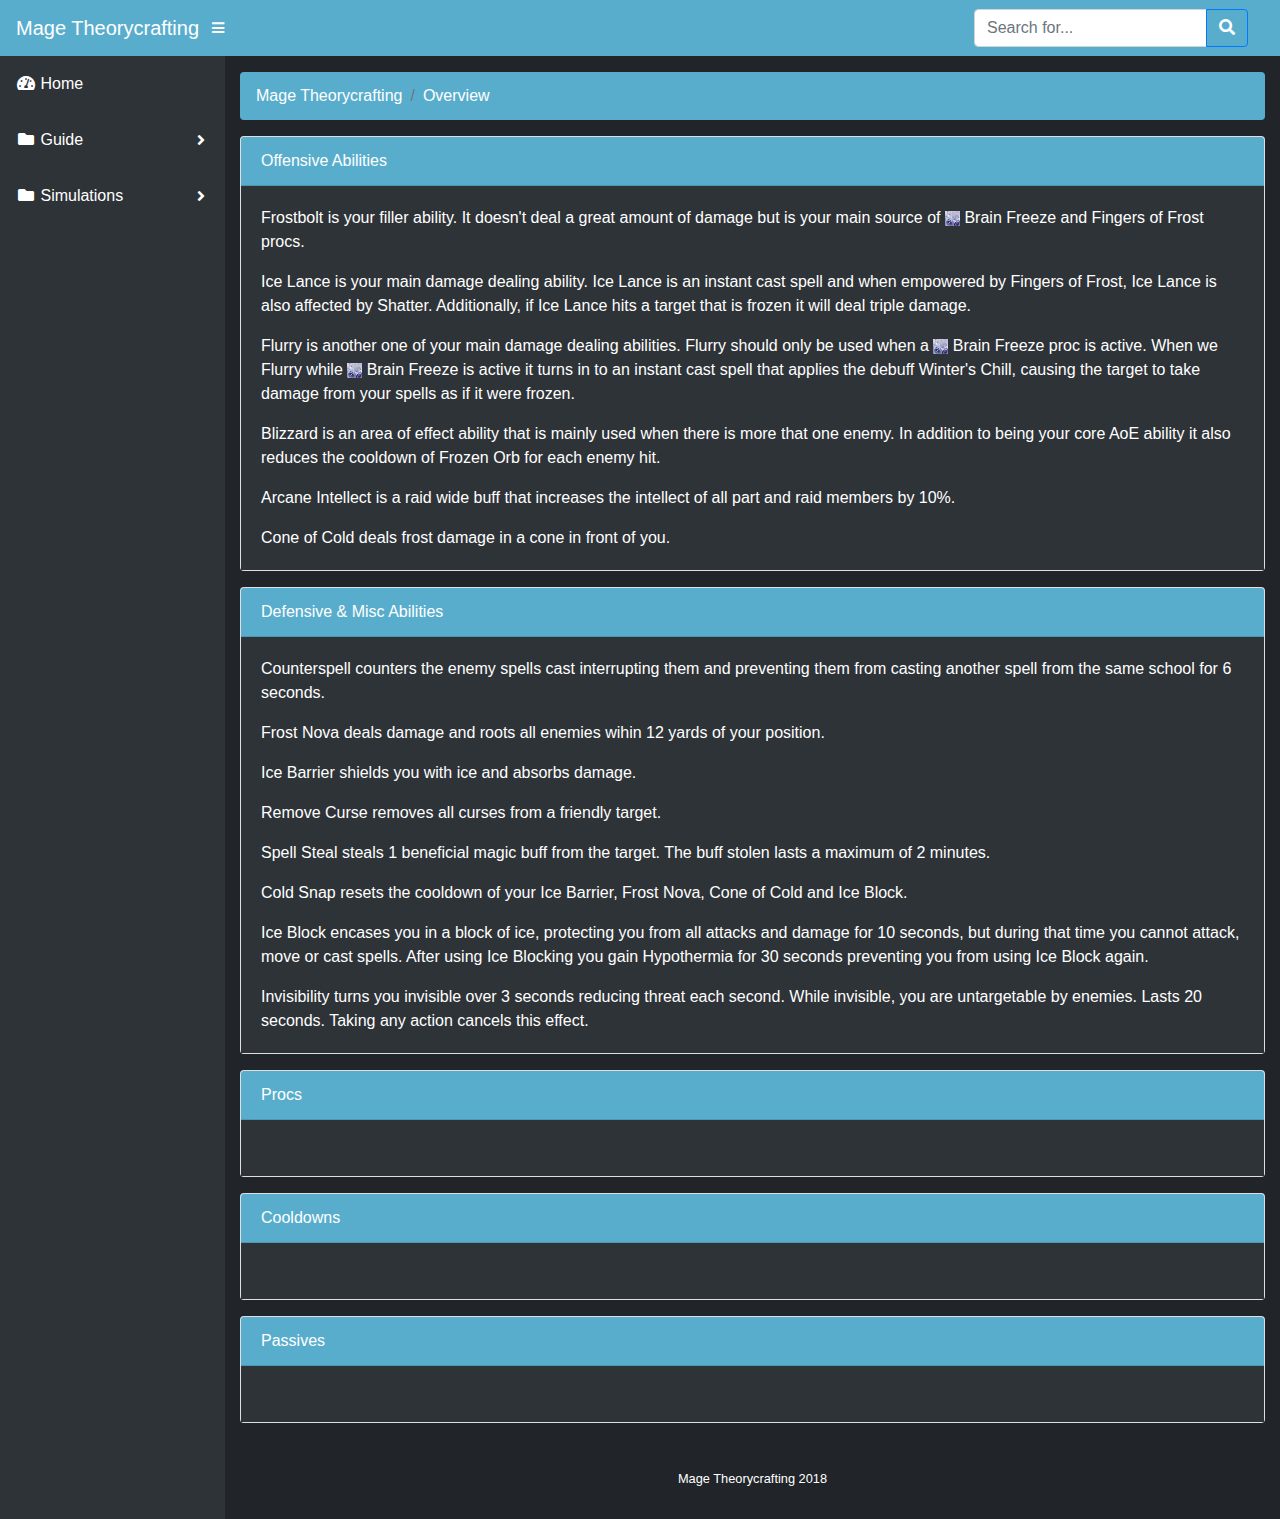
==== commit bb333eba: "Changed the color scheme and added first pass of icon ability" ====
--- a/AbilityOverview.html
+++ b/AbilityOverview.html
@@ -103,13 +103,13 @@
               Offensive Abilities</div>
             <div class="card-body">
               <p>
-                  Frostbolt is your filler ability. It doesn't deal a great amount of damage but is your main source of Brain Freeze and Fingers of Frost procs.
+                  Frostbolt is your filler ability. It doesn't deal a great amount of damage but is your main source of <img class="spell_icon" src="spell_images\ability_mage_brainfreeze.jpg" alt="Brain Freeze Icon"> <a rel="nofollow" class="spell" href="https://beta.wowdb.com/spells/190447" data-tooltip-href="https://beta.wowdb.com/spells/190447">Brain Freeze</a> and Fingers of Frost procs.
               </p>
               <p>
                   Ice Lance is your main damage dealing ability. Ice Lance is an instant cast spell and when empowered by Fingers of Frost, Ice Lance is also affected by Shatter. Additionally, if Ice Lance hits a target that is frozen it will deal triple damage.
               </p>
               <p>
-                  Flurry is another one of your main damage dealing abilities. Flurry should only be used when a Brain Freeze proc is active. When we Flurry while Brain Freeze is active it turns in to an instant cast spell that applies the debuff Winter's Chill, causing the target to take damage from your spells as if it were frozen.
+                  Flurry is another one of your main damage dealing abilities. Flurry should only be used when a <img class="spell_icon" src="spell_images\ability_mage_brainfreeze.jpg" alt="Brain Freeze Icon"> <a rel="nofollow" class="spell" href="https://beta.wowdb.com/spells/190447" data-tooltip-href="https://beta.wowdb.com/spells/190447">Brain Freeze</a> proc is active. When we Flurry while <img class="spell_icon" src="spell_images\ability_mage_brainfreeze.jpg" alt="Brain Freeze Icon"> <a rel="nofollow" class="spell" href="https://beta.wowdb.com/spells/190447" data-tooltip-href="https://beta.wowdb.com/spells/190447">Brain Freeze</a> is active it turns in to an instant cast spell that applies the debuff Winter's Chill, causing the target to take damage from your spells as if it were frozen.
               </p>
               <p>
                   Blizzard is an area of effect ability that is mainly used when there is more that one enemy. In addition to being your core AoE ability it also reduces the cooldown of Frozen Orb for each enemy hit.
@@ -128,7 +128,30 @@
                 <i class="HomeHeader"></i>
                 Defensive & Misc Abilities</div>
               <div class="card-body">
-                <p></p>
+                <p>
+                  Counterspell counters the enemy spells cast interrupting them and preventing them from casting another spell from the same school for 6 seconds.
+                </p>
+                <p>
+                  Frost Nova deals damage and roots all enemies wihin 12 yards of your position.
+                </p>
+                <p>
+                  Ice Barrier shields you with ice and absorbs damage.
+                </p>
+                <p>
+                  Remove Curse removes all curses from a friendly target.
+                </p>
+                <p>
+                  Spell Steal steals 1 beneficial magic buff from the target. The buff stolen lasts a maximum of 2 minutes.
+                </p>
+                <p>
+                  Cold Snap resets the cooldown of your Ice Barrier, Frost Nova, Cone of Cold and Ice Block.
+                </p>
+                <p>
+                  Ice Block encases you in a block of ice, protecting you from all attacks and damage for 10 seconds, but during that time you cannot attack, move or cast spells. After using Ice Blocking you gain Hypothermia for 30 seconds preventing you from using Ice Block again.
+                </p>
+                <p class="BottomText">
+                  Invisibility turns you invisible over 3 seconds reducing threat each second. While invisible, you are untargetable by enemies. Lasts 20 seconds. Taking any action cancels this effect.
+                </p>
               </div>
             </div>
 
--- a/css/sb-admin.css
+++ b/css/sb-admin.css
@@ -15,6 +15,7 @@
 
 body {
   height: 100%;
+  background-color: #212529
 }
 
 #wrapper {
@@ -136,7 +137,7 @@
 
 .sidebar {
   width: 90px !important;
-  background-color: #212529;
+  background-color: rgb(46, 51, 56);
   min-height: calc(100vh - 56px);
 }
 
@@ -148,6 +149,7 @@
   text-align: center;
   padding: 0.75rem 1rem;
   width: 90px;
+  color: white !important 
 }
 
 .sidebar .nav-item .nav-link span {
@@ -255,6 +257,18 @@
   font-size: 5rem;
   -webkit-transform: rotate(15deg);
   transform: rotate(15deg);
+}
+
+
+.card-header {
+  /* background-color: rgb(212, 212, 212); */
+  background-color: rgb(89, 173, 204);
+  color: white;
+}
+
+.card-body {
+    background-color: rgb(46, 51, 56);
+    color: white;
 }
 
 @media (min-width: 576px) {
@@ -354,7 +368,8 @@
   bottom: 0;
   width: calc(100% - 90px);
   height: 80px;
-  background-color: #e9ecef;
+  background-color: #212529;
+  color: white;
 }
 
 footer.sticky-footer .copyright {
@@ -406,3 +421,22 @@
   margin: 0px;
 }
 
+
+.breadcrumb {
+  background-color: rgb(89, 173, 204);
+  color: white;
+}
+
+.breadcrumb-item.active {
+  background-color: rgb(89, 173, 204);
+  color: white
+}
+
+a {
+  color: white
+}
+
+.spell_icon {
+  width: 15px;
+  height: 15px;
+}
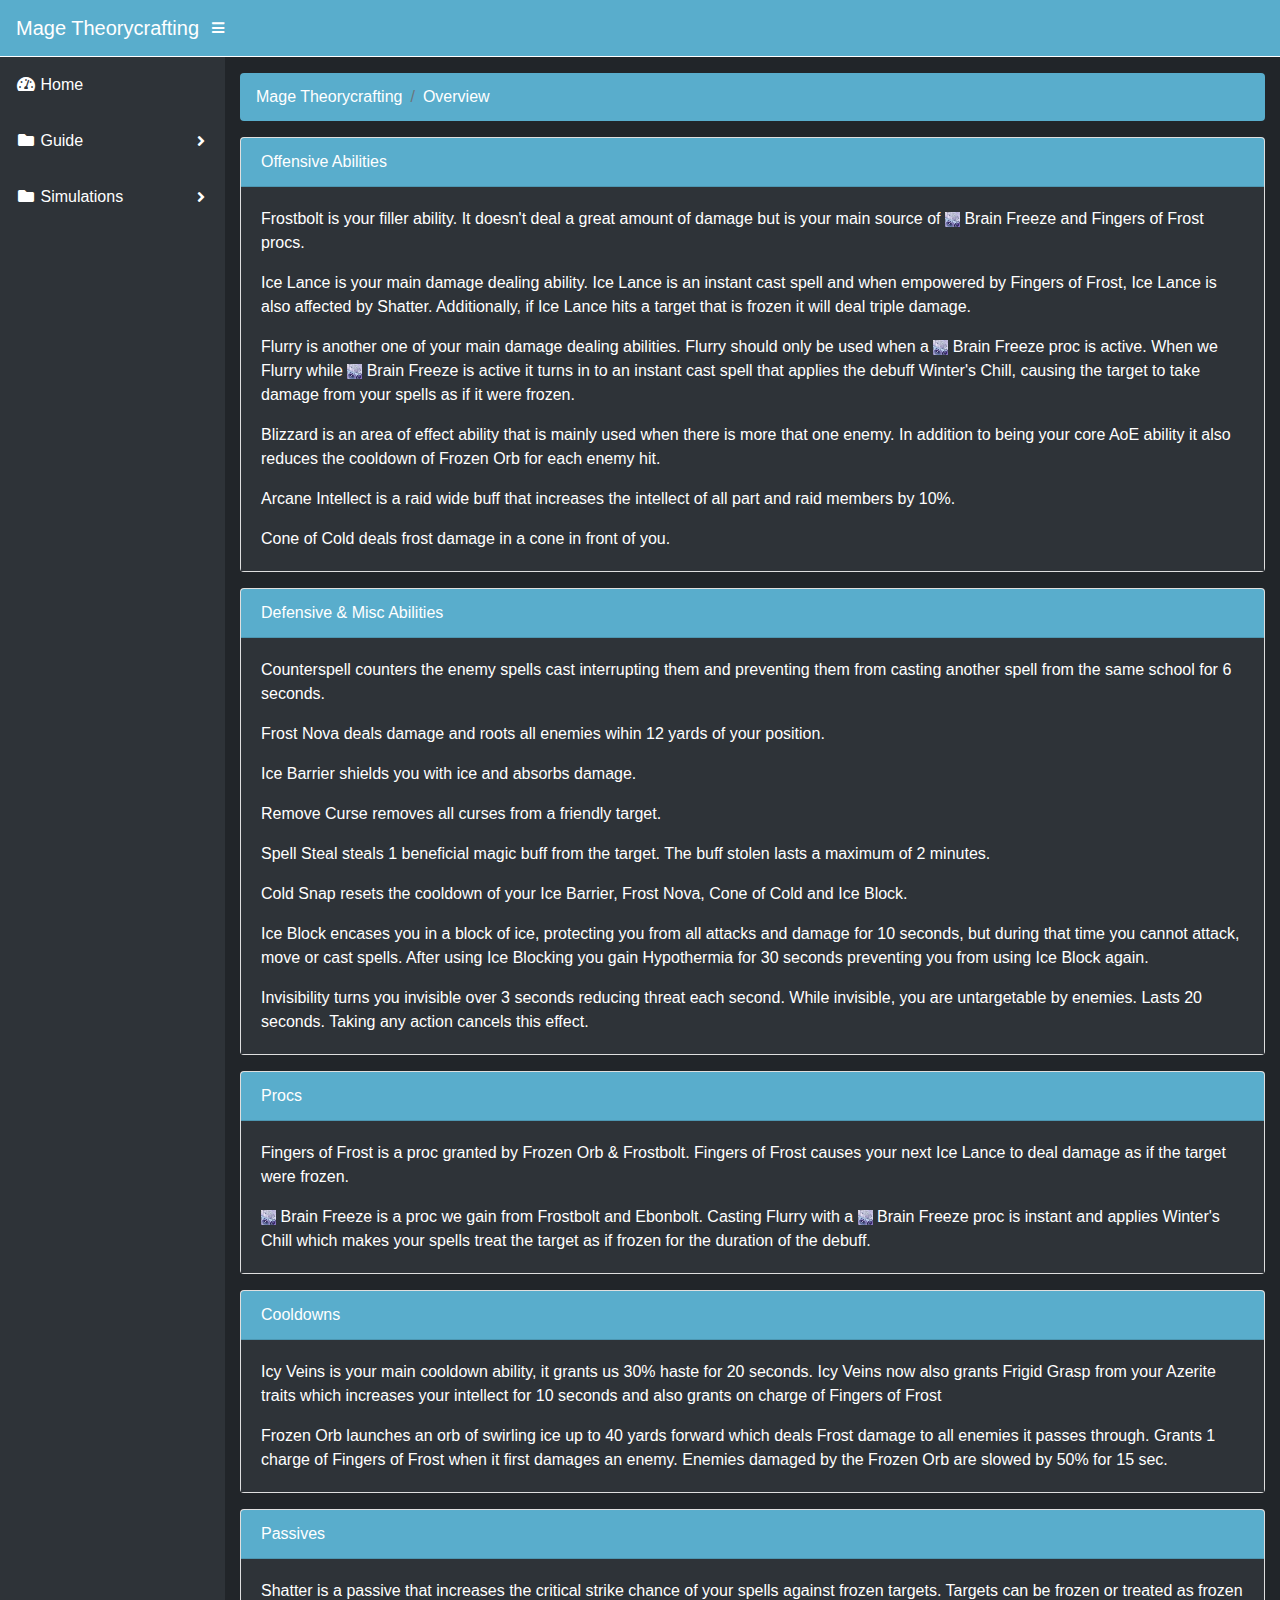
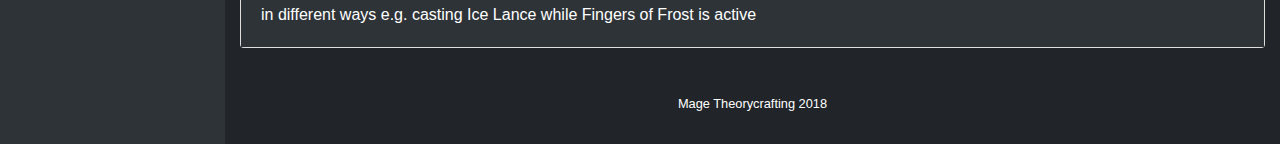
==== commit 6f1f3b8e: "Fixed stupid image bug." ====
--- a/AbilityOverview.html
+++ b/AbilityOverview.html
@@ -34,18 +34,6 @@
       <button class="btn btn-link btn-sm text-white order-1 order-sm-0" id="sidebarToggle" href="#">
         <i class="fas fa-bars"></i>
       </button>
-
-      <!-- Navbar Search -->
-      <form class="d-none d-md-inline-block form-inline ml-auto mr-0 mr-md-3 my-2 my-md-0">
-        <div class="input-group">
-          <input type="text" class="form-control" placeholder="Search for..." aria-label="Search" aria-describedby="basic-addon2">
-          <div class="input-group-append">
-            <button class="btn btn-primary" type="button">
-              <i class="fas fa-search"></i>
-            </button>
-          </div>
-        </div>
-      </form>
     </nav>
 
     <div id="wrapper">
@@ -160,7 +148,12 @@
                   <i class="HomeHeader"></i>
                   Procs</div>
                 <div class="card-body">
-                  <p></p>
+                  <p>
+                    Fingers of Frost is a proc granted by Frozen Orb & Frostbolt. Fingers of Frost causes your next Ice Lance to deal damage as if the target were frozen.
+                  </p>
+                  <p class="BottomText">
+                    <img class="spell_icon" src="spell_images\ability_mage_brainfreeze.jpg" alt="Brain Freeze Icon"> <a rel="nofollow" class="spell" href="https://beta.wowdb.com/spells/190447" data-tooltip-href="https://beta.wowdb.com/spells/190447">Brain Freeze</a> is a proc we gain from Frostbolt and Ebonbolt. Casting Flurry with a <img class="spell_icon" src="spell_images\ability_mage_brainfreeze.jpg" alt="Brain Freeze Icon"> <a rel="nofollow" class="spell" href="https://beta.wowdb.com/spells/190447" data-tooltip-href="https://beta.wowdb.com/spells/190447">Brain Freeze</a> proc is instant and applies Winter's Chill which makes your spells treat the target as if frozen for the duration of the debuff.
+                  </p>
                 </div>
               </div>
 
@@ -169,7 +162,12 @@
                     <i class="HomeHeader"></i>
                     Cooldowns</div>
                   <div class="card-body">
-                    <p></p>
+                    <p>
+                      Icy Veins is your main cooldown ability, it grants us 30% haste for 20 seconds. Icy Veins now also grants Frigid Grasp from your Azerite traits which increases your intellect for 10 seconds and also grants on charge of Fingers of Frost
+                    </p>
+                    <p class="BottomText">
+                      Frozen Orb launches an orb of swirling ice up to 40 yards forward which deals Frost damage to all enemies it passes through. Grants 1 charge of Fingers of Frost when it first damages an enemy. Enemies damaged by the Frozen Orb are slowed by 50% for 15 sec.
+                    </p>
                   </div>
                 </div>
 
@@ -178,7 +176,9 @@
                       <i class="HomeHeader"></i>
                       Passives</div>
                     <div class="card-body">
-                      <p></p>
+                      <p class="BottomText">
+                        Shatter is a passive that increases the critical strike chance of your spells against frozen targets. Targets can be frozen or treated as frozen in different ways e.g. casting Ice Lance while Fingers of Frost is active
+                      </p>
                     </div>
                   </div>
 
--- a/css/sb-admin.css
+++ b/css/sb-admin.css
@@ -4,8 +4,10 @@
  * Licensed under MIT (https://github.com/BlackrockDigital/startbootstrap-sb-admin/blob/master/LICENSE)
  */
 
+ 
 .bg-dark {
   background-color: rgb(89, 173, 204) !important;
+  border-bottom: 1px solid white
 }
 
 html {
@@ -261,7 +263,6 @@
 
 
 .card-header {
-  /* background-color: rgb(212, 212, 212); */
   background-color: rgb(89, 173, 204);
   color: white;
 }
@@ -325,7 +326,7 @@
   /* Override default `<label>` margin */
   line-height: 1.5;
   color: #495057;
-  border: 1px solid transparent;
+  border: 2px solid transparent;
   border-radius: 0.25rem;
   -webkit-transition: all 0.1s ease-in-out;
   transition: all 0.1s ease-in-out;
@@ -395,8 +396,7 @@
 
 .btn-primary {
   color: rgb(255, 255, 255);
-  background-color: rgb(89, 173, 204) !important;;
-  /* border-color: black; */
+  background-color: rgb(89, 173, 204) !important;
 }
 
 
@@ -439,4 +439,10 @@
 .spell_icon {
   width: 15px;
   height: 15px;
-}
+  margin: 0 !important;
+  padding: 0 !important;
+}
+
+/* .breadcrumb {
+  outline: 1px solid white
+} */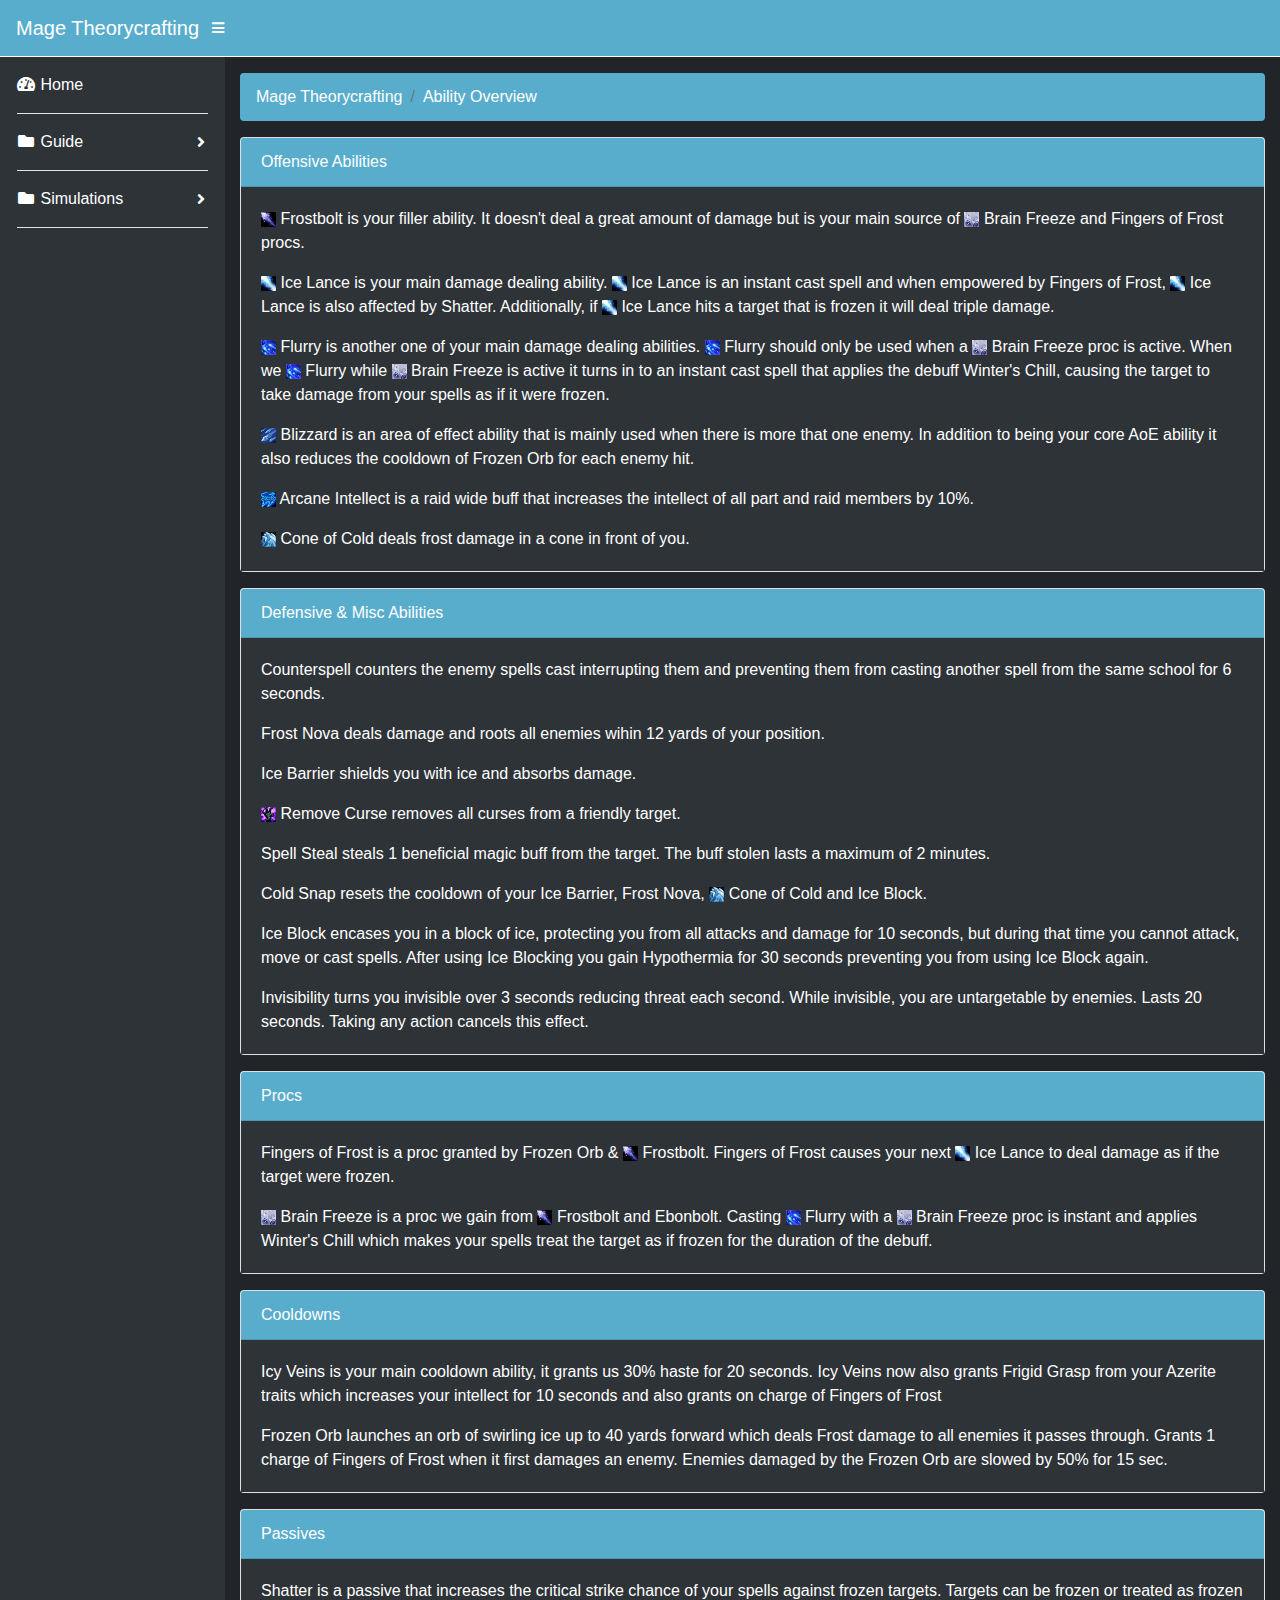
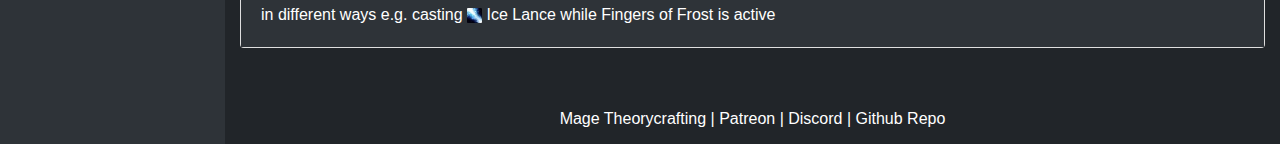
==== commit 4fa1acda: "added spells to folders and added img tag to ability_overview page" ====
--- a/AbilityOverview.html
+++ b/AbilityOverview.html
@@ -40,40 +40,45 @@
 
       <!-- Sidebar -->
       <ul class="sidebar navbar-nav">
-        <li class="nav-item active">
-          <a class="nav-link" href="index.html">
-            <i class="fas fa-fw fa-tachometer-alt"></i>
-            <span>Home</span>
-          </a>
-        </li>
-        <li class="nav-item dropdown">
-          <a class="nav-link dropdown-toggle" href="#" id="pagesDropdown" role="button" data-toggle="dropdown" aria-haspopup="true" aria-expanded="false">
-            <i class="fas fa-fw fa-folder"></i>
-            <span>Guide</span>
-          </a>
-          <div class="dropdown-menu" aria-labelledby="pagesDropdown">
-            <a class="dropdown-item" href="Overview.html">Overview</a>
-            <a class="dropdown-item" href="AbilityOverview.html">Ability Overview</a>
-            <a class="dropdown-item" href="BuildsAndTalents.html">Builds & Talents</a>
-            <a class="dropdown-item" href="Rotation.html">Rotation</a>
-            <a class="dropdown-item" href="CooldownUsage.html">Cooldown Usage</a>
-            <a class="dropdown-item" href="Enchancements.html">Enchancements</a>
-            <a class="dropdown-item" href="MacrosAndAddons.html">Macros & Addons</a>
-            <a class="dropdown-item" href="Advanced.html">Advanced</a>
-          </div>
-        </li>
-        <li class="nav-item dropdown">
-          <a class="nav-link dropdown-toggle" href="#" id="pagesDropdown" role="button" data-toggle="dropdown" aria-haspopup="true" aria-expanded="false">
-            <i class="fas fa-fw fa-folder"></i>
-            <span>Simulations</span>
-          </a>
-          <div class="dropdown-menu" aria-labelledby="pagesDropdown">
-            <a class="dropdown-item" href="">Single Target</a>
-            <a class="dropdown-item" href="">Two Targets</a>
-            <a class="dropdown-item" href="">Four Targets</a>
-          </div>
-        </li>
-      </ul>
+          <li class="nav-item active">
+            <a class="nav-link" href="index.html">
+              <i class="fas fa-fw fa-tachometer-alt"></i>
+              <span>Home</span>
+            </a>
+            <hr class="Seperator">
+          </li>
+          <li class="nav-item dropdown">
+            <a class="nav-link dropdown-toggle" href="#" id="pagesDropdown" role="button" data-toggle="dropdown" aria-haspopup="true" aria-expanded="false">
+              <i class="fas fa-fw fa-folder"></i>
+              <span>Guide</span>
+            </a>
+            
+            <div class="dropdown-menu" aria-labelledby="pagesDropdown">
+              <a class="dropdown-item" href="Overview.html">Overview</a>
+              <a class="dropdown-item" href="AbilityOverview.html">Ability Overview</a>
+              <a class="dropdown-item" href="TalentOverview.html">Talents Overview</a>
+              <a class="dropdown-item" href="Builds.html">Builds</a>
+              <a class="dropdown-item" href="Rotation.html">Rotation</a>
+              <a class="dropdown-item" href="CooldownUsage.html">Cooldown Usage</a>
+              <a class="dropdown-item" href="Enchancements.html">Enchancements</a>
+              <a class="dropdown-item" href="MacrosAndAddons.html">Macros & Addons</a>
+              <a class="dropdown-item" href="Advanced.html">Advanced</a>
+            </div>
+            <hr class="Seperator">
+          </li>
+          <li class="nav-item dropdown">
+            <a class="nav-link dropdown-toggle" href="#" id="pagesDropdown" role="button" data-toggle="dropdown" aria-haspopup="true" aria-expanded="false">
+              <i class="fas fa-fw fa-folder"></i>
+              <span>Simulations</span>
+            </a>
+            <div class="dropdown-menu" aria-labelledby="pagesDropdown">
+              <a class="dropdown-item" href="">Single Target</a>
+              <a class="dropdown-item" href="">Two Targets</a>
+              <a class="dropdown-item" href="">Four Targets</a>
+            </div>
+            <hr class="Seperator">
+          </li>
+        </ul>
 
       <div id="content-wrapper">
         <div class="container-fluid">
@@ -82,7 +87,7 @@
             <li class="breadcrumb-item">
               <a href="#">Mage Theorycrafting</a>
             </li>
-            <li class="breadcrumb-item active">Overview</li>
+            <li class="breadcrumb-item active">Ability Overview</li>
           </ol>
           <!-- Area Chart Example-->
           <div class="card mb-3">
@@ -91,22 +96,22 @@
               Offensive Abilities</div>
             <div class="card-body">
               <p>
-                  Frostbolt is your filler ability. It doesn't deal a great amount of damage but is your main source of <img class="spell_icon" src="spell_images\ability_mage_brainfreeze.jpg" alt="Brain Freeze Icon"> <a rel="nofollow" class="spell" href="https://beta.wowdb.com/spells/190447" data-tooltip-href="https://beta.wowdb.com/spells/190447">Brain Freeze</a> and Fingers of Frost procs.
-              </p>
-              <p>
-                  Ice Lance is your main damage dealing ability. Ice Lance is an instant cast spell and when empowered by Fingers of Frost, Ice Lance is also affected by Shatter. Additionally, if Ice Lance hits a target that is frozen it will deal triple damage.
-              </p>
-              <p>
-                  Flurry is another one of your main damage dealing abilities. Flurry should only be used when a <img class="spell_icon" src="spell_images\ability_mage_brainfreeze.jpg" alt="Brain Freeze Icon"> <a rel="nofollow" class="spell" href="https://beta.wowdb.com/spells/190447" data-tooltip-href="https://beta.wowdb.com/spells/190447">Brain Freeze</a> proc is active. When we Flurry while <img class="spell_icon" src="spell_images\ability_mage_brainfreeze.jpg" alt="Brain Freeze Icon"> <a rel="nofollow" class="spell" href="https://beta.wowdb.com/spells/190447" data-tooltip-href="https://beta.wowdb.com/spells/190447">Brain Freeze</a> is active it turns in to an instant cast spell that applies the debuff Winter's Chill, causing the target to take damage from your spells as if it were frozen.
-              </p>
-              <p>
-                  Blizzard is an area of effect ability that is mainly used when there is more that one enemy. In addition to being your core AoE ability it also reduces the cooldown of Frozen Orb for each enemy hit.
-              </p>
-              <p>
-                  Arcane Intellect is a raid wide buff that increases the intellect of all part and raid members by 10%.
+                  <img class="spell_icon" src="spell_images\ability_mage_frostbolt.jpg" alt="Frostbolt Icon"> <a rel="nofollow" class="spell" href="https://www.wowhead.com/spell=116/frostbolt" data-tooltip-href="https://www.wowhead.com/spell=116/frostbolt" target="_blank">Frostbolt</a> is your filler ability. It doesn't deal a great amount of damage but is your main source of <img class="spell_icon" src="spell_images\ability_mage_brainfreeze.jpg" alt="Brain Freeze Icon"> <a rel="nofollow" class="spell" href="https://beta.wowdb.com/spells/190447" data-tooltip-href="https://beta.wowdb.com/spells/190447">Brain Freeze</a> and Fingers of Frost procs.
+              </p>
+              <p>
+                  <img class="spell_icon" src="spell_images\ability_mage_ice_lance.jpg" alt="Ice Lance Icon"> <a rel="nofollow" class="spell" href="https://www.wowhead.com/spell=30455/ice-lance" data-tooltip-href="https://www.wowhead.com/spell=30455/ice-lance" target="_blank">Ice Lance</a> is your main damage dealing ability. <img class="spell_icon" src="spell_images\ability_mage_ice_lance.jpg" alt="Ice Lance Icon"> <a rel="nofollow" class="spell" href="https://www.wowhead.com/spell=30455/ice-lance" data-tooltip-href="https://www.wowhead.com/spell=30455/ice-lance" target="_blank">Ice Lance</a> is an instant cast spell and when empowered by Fingers of Frost, <img class="spell_icon" src="spell_images\ability_mage_ice_lance.jpg" alt="Ice Lance Icon"> <a rel="nofollow" class="spell" href="https://www.wowhead.com/spell=30455/ice-lance" data-tooltip-href="https://www.wowhead.com/spell=30455/ice-lance" target="_blank">Ice Lance</a> is also affected by Shatter. Additionally, if <img class="spell_icon" src="spell_images\ability_mage_ice_lance.jpg" alt="Ice Lance Icon"> <a rel="nofollow" class="spell" href="https://www.wowhead.com/spell=30455/ice-lance" data-tooltip-href="https://www.wowhead.com/spell=30455/ice-lance" target="_blank">Ice Lance</a> hits a target that is frozen it will deal triple damage.
+              </p>
+              <p>
+                  <img class="spell_icon" src="spell_images\ability_mage_flurry.jpg" alt="Flurry Icon"> <a rel="nofollow" class="spell" href="https://www.wowhead.com/spell=228354/flurry" data-tooltip-href="https://www.wowhead.com/spell=228354/flurry" target="_blank">Flurry</a> is another one of your main damage dealing abilities. <img class="spell_icon" src="spell_images\ability_mage_flurry.jpg" alt="Flurry Icon"> <a rel="nofollow" class="spell" href="https://www.wowhead.com/spell=228354/flurry" data-tooltip-href="https://www.wowhead.com/spell=228354/flurry" target="_blank">Flurry</a> should only be used when a <img class="spell_icon" src="spell_images\ability_mage_brainfreeze.jpg" alt="Brain Freeze Icon"> <a rel="nofollow" class="spell" href="https://beta.wowdb.com/spells/190447" data-tooltip-href="https://beta.wowdb.com/spells/190447">Brain Freeze</a> proc is active. When we <img class="spell_icon" src="spell_images\ability_mage_flurry.jpg" alt="Flurry Icon"> <a rel="nofollow" class="spell" href="https://www.wowhead.com/spell=228354/flurry" data-tooltip-href="https://www.wowhead.com/spell=228354/flurry" target="_blank">Flurry</a> while <img class="spell_icon" src="spell_images\ability_mage_brainfreeze.jpg" alt="Brain Freeze Icon"> <a rel="nofollow" class="spell" href="https://beta.wowdb.com/spells/190447" data-tooltip-href="https://beta.wowdb.com/spells/190447">Brain Freeze</a> is active it turns in to an instant cast spell that applies the debuff Winter's Chill, causing the target to take damage from your spells as if it were frozen.
+              </p>
+              <p>
+                  <img class="spell_icon" src="spell_images\ability_mage_blizzard.jpg" alt="Blizzard Icon"> <a rel="nofollow" class="spell" href="https://www.wowhead.com/spell=190356/blizzard" data-tooltip-href="https://www.wowhead.com/spell=190356/blizzard" target="_blank">Blizzard</a> is an area of effect ability that is mainly used when there is more that one enemy. In addition to being your core AoE ability it also reduces the cooldown of Frozen Orb for each enemy hit.
+              </p>
+              <p>
+                  <img class="spell_icon" src="spell_images\ability_mage_arcane_intellect.jpg" alt="Arcane Intellect Icon"> <a rel="nofollow" class="spell" href="https://www.wowhead.com/spell=1459/arcane-intellect" data-tooltip-href="https://www.wowhead.com/spell=1459/arcane-intellect" target="_blank">Arcane Intellect</a> is a raid wide buff that increases the intellect of all part and raid members by 10%.
               </p>
               <p class="BottomText">
-                  Cone of Cold deals frost damage in a cone in front of you.
+                  <img class="spell_icon" src="spell_images\ability_mage_cone_of_cold.jpg" alt="Cone of Cold Icon"> <a rel="nofollow" class="spell" href="https://www.wowhead.com/spell=120/cone-of-cold" data-tooltip-href="https://www.wowhead.com/spell=120/cone-of-cold" target="_blank">Cone of Cold</a> deals frost damage in a cone in front of you.
               </p>
             </div>
           </div>
@@ -126,13 +131,13 @@
                   Ice Barrier shields you with ice and absorbs damage.
                 </p>
                 <p>
-                  Remove Curse removes all curses from a friendly target.
+                  <img class="spell_icon" src="spell_images\ability_mage_remove_curse.jpg" alt="Remove Curse Icon"> <a rel="nofollow" class="spell" href="https://www.wowhead.com/spell=475/remove-curse" data-tooltip-href="https://www.wowhead.com/spell=475/remove-curse" target="_blank">Remove Curse</a> removes all curses from a friendly target.
                 </p>
                 <p>
                   Spell Steal steals 1 beneficial magic buff from the target. The buff stolen lasts a maximum of 2 minutes.
                 </p>
                 <p>
-                  Cold Snap resets the cooldown of your Ice Barrier, Frost Nova, Cone of Cold and Ice Block.
+                  Cold Snap resets the cooldown of your Ice Barrier, Frost Nova, <img class="spell_icon" src="spell_images\ability_mage_cone_of_cold.jpg" alt="Cone of Cold Icon"> <a rel="nofollow" class="spell" href="https://www.wowhead.com/spell=120/cone-of-cold" data-tooltip-href="https://www.wowhead.com/spell=120/cone-of-cold" target="_blank">Cone of Cold</a> and Ice Block.
                 </p>
                 <p>
                   Ice Block encases you in a block of ice, protecting you from all attacks and damage for 10 seconds, but during that time you cannot attack, move or cast spells. After using Ice Blocking you gain Hypothermia for 30 seconds preventing you from using Ice Block again.
@@ -149,10 +154,10 @@
                   Procs</div>
                 <div class="card-body">
                   <p>
-                    Fingers of Frost is a proc granted by Frozen Orb & Frostbolt. Fingers of Frost causes your next Ice Lance to deal damage as if the target were frozen.
+                    Fingers of Frost is a proc granted by Frozen Orb & <img class="spell_icon" src="spell_images\ability_mage_frostbolt.jpg" alt="Frostbolt Icon"> <a rel="nofollow" class="spell" href="https://www.wowhead.com/spell=116/frostbolt" data-tooltip-href="https://www.wowhead.com/spell=116/frostbolt" target="_blank">Frostbolt</a>. Fingers of Frost causes your next <img class="spell_icon" src="spell_images\ability_mage_ice_lance.jpg" alt="Ice Lance Icon"> <a rel="nofollow" class="spell" href="https://www.wowhead.com/spell=30455/ice-lance" data-tooltip-href="https://www.wowhead.com/spell=30455/ice-lance" target="_blank">Ice Lance</a> to deal damage as if the target were frozen.
                   </p>
                   <p class="BottomText">
-                    <img class="spell_icon" src="spell_images\ability_mage_brainfreeze.jpg" alt="Brain Freeze Icon"> <a rel="nofollow" class="spell" href="https://beta.wowdb.com/spells/190447" data-tooltip-href="https://beta.wowdb.com/spells/190447">Brain Freeze</a> is a proc we gain from Frostbolt and Ebonbolt. Casting Flurry with a <img class="spell_icon" src="spell_images\ability_mage_brainfreeze.jpg" alt="Brain Freeze Icon"> <a rel="nofollow" class="spell" href="https://beta.wowdb.com/spells/190447" data-tooltip-href="https://beta.wowdb.com/spells/190447">Brain Freeze</a> proc is instant and applies Winter's Chill which makes your spells treat the target as if frozen for the duration of the debuff.
+                    <img class="spell_icon" src="spell_images\ability_mage_brainfreeze.jpg" alt="Brain Freeze Icon"> <a rel="nofollow" class="spell" href="https://beta.wowdb.com/spells/190447" data-tooltip-href="https://beta.wowdb.com/spells/190447">Brain Freeze</a> is a proc we gain from <img class="spell_icon" src="spell_images\ability_mage_frostbolt.jpg" alt="Frostbolt Icon"> <a rel="nofollow" class="spell" href="https://www.wowhead.com/spell=116/frostbolt" data-tooltip-href="https://www.wowhead.com/spell=116/frostbolt" target="_blank">Frostbolt</a> and Ebonbolt. Casting <img class="spell_icon" src="spell_images\ability_mage_flurry.jpg" alt="Flurry Icon"> <a rel="nofollow" class="spell" href="https://www.wowhead.com/spell=228354/flurry" data-tooltip-href="https://www.wowhead.com/spell=228354/flurry" target="_blank">Flurry</a> with a <img class="spell_icon" src="spell_images\ability_mage_brainfreeze.jpg" alt="Brain Freeze Icon"> <a rel="nofollow" class="spell" href="https://beta.wowdb.com/spells/190447" data-tooltip-href="https://beta.wowdb.com/spells/190447">Brain Freeze</a> proc is instant and applies Winter's Chill which makes your spells treat the target as if frozen for the duration of the debuff.
                   </p>
                 </div>
               </div>
@@ -177,7 +182,7 @@
                       Passives</div>
                     <div class="card-body">
                       <p class="BottomText">
-                        Shatter is a passive that increases the critical strike chance of your spells against frozen targets. Targets can be frozen or treated as frozen in different ways e.g. casting Ice Lance while Fingers of Frost is active
+                        Shatter is a passive that increases the critical strike chance of your spells against frozen targets. Targets can be frozen or treated as frozen in different ways e.g. casting <img class="spell_icon" src="spell_images\ability_mage_ice_lance.jpg" alt="Ice Lance Icon"> <a rel="nofollow" class="spell" href="https://www.wowhead.com/spell=30455/ice-lance" data-tooltip-href="https://www.wowhead.com/spell=30455/ice-lance" target="_blank">Ice Lance</a> while Fingers of Frost is active
                       </p>
                     </div>
                   </div>
@@ -187,12 +192,16 @@
 
         <!-- Sticky Footer -->
         <footer class="sticky-footer">
-          <div class="container my-auto">
-            <div class="copyright text-center my-auto">
-              <span>Mage Theorycrafting 2018</span>
-            </div>
-          </div>
-        </footer>
+            <div class="container my-auto">
+              <div class="copyright text-center my-auto">
+                <span>Mage Theorycrafting  | 
+                  <a href="https://www.patreon.com/user?u=9231342" title="Support me on Patreon!" target="_blank" rel="noopener noreferrer nofollow">Patreon</a> | 
+                  <a href="" title="Discord Tag" target="_blank" rel="noopener noreferrer nofollow">Discord</a>  | 
+                  <a href="https://github.com/Glynnyx/Mage-Theorycrafting" title="My Repo" target="_blank" rel="noopener noreferrer nofollow">Github Repo</a>  
+                </span>
+              </div>
+            </div>
+          </footer>
       </div>
       <!-- /.content-wrapper -->
 
--- a/css/sb-admin.css
+++ b/css/sb-admin.css
@@ -361,21 +361,22 @@
 }
 
 footer.sticky-footer {
-  display: -webkit-box;
-  display: -ms-flexbox;
+  /* display: -webkit-box;
+  display: -ms-flexbox; */
   display: flex;
   position: absolute;
   right: 0;
   bottom: 0;
   width: calc(100% - 90px);
-  height: 80px;
-  background-color: #212529;
+  height: 50px;
   color: white;
+  margin: auto 0;
+ 
 }
 
 footer.sticky-footer .copyright {
   line-height: 1;
-  font-size: 0.8rem;
+  font-size: 1 rem;
 }
 
 @media (min-width: 768px) {
@@ -443,6 +444,67 @@
   padding: 0 !important;
 }
 
-/* .breadcrumb {
-  outline: 1px solid white
-} */+.MageIcon {
+  text-align: right
+}
+
+
+.dropdown-item {
+  background-color: rgb(33, 37, 41);
+  color: white;
+}
+
+.sidebar .nav-item .dropdown-menu {
+  background-color: transparent;
+}
+
+.dropdown-item:hover {
+  background-color: rgb(33, 37, 41);
+  outline: 2px solid rgb(89, 173, 204);
+  color:  rgb(89, 173, 204);
+}
+
+.dropdown-menu {
+  border: transparent;
+}
+
+.Seperator {
+  margin-left: 17px;
+  margin-right: 17px;
+  margin-top: 0px;
+  margin-bottom: 0px;
+  color: white;
+  background-color: white
+}
+
+
+.btn-danger {
+  background-color: rgb(89, 173, 204);
+  padding-left: 10px;
+  border-color: transparent;
+}
+
+.btn-danger:hover {
+  background-color: rgb(89, 173, 204);
+  padding-left: 10px;
+  border-color: transparent;
+  color: black
+
+}
+
+.btn-danger.focus, .btn-danger:focus {
+  -webkit-box-shadow: none;
+  background-color: rgb(89, 173, 204);
+}
+
+.btn-danger:active {
+  padding-left: 10px;
+  border-color: white;
+}
+
+.btn-danger:not(:disabled):not(.disabled).active, .btn-danger:not(:disabled):not(.disabled):active, .show>.btn-danger.dropdown-toggle {
+  color: #fff;
+  background-color: rgb(89, 173, 204);
+  border-color: white;
+}
+
